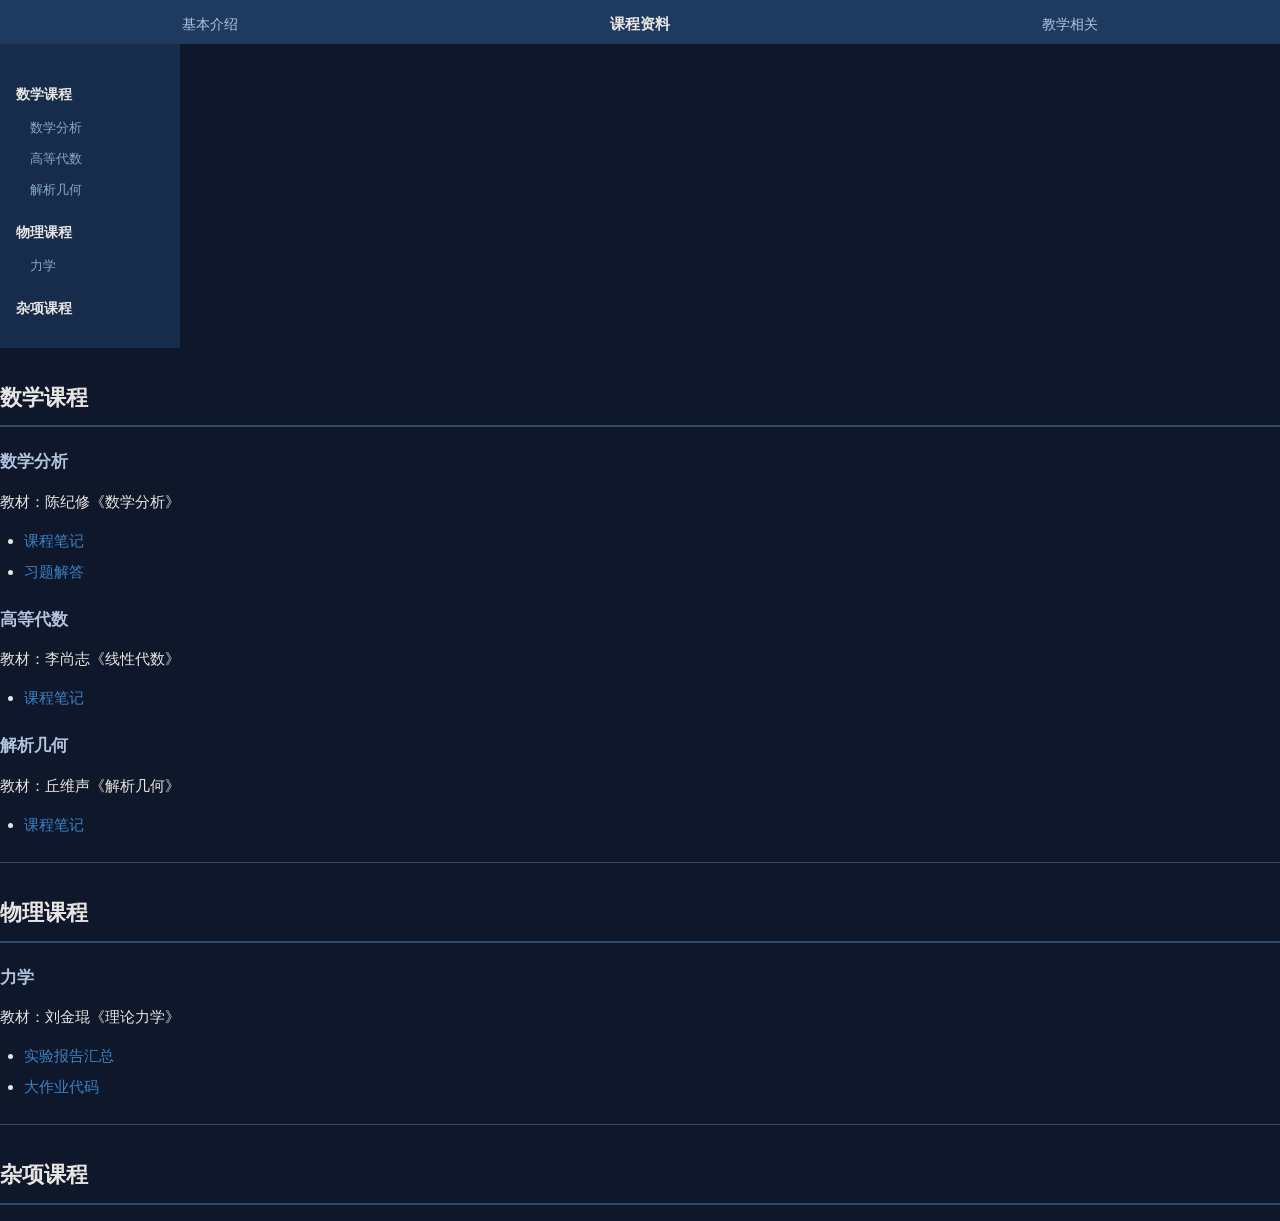
==== courses.html @ 04de9c1c "问题" ====
<!DOCTYPE html>
<html lang="zh-CN">
<head>
<meta charset="UTF-8">
<meta name="viewport" content="width=device-width, initial-scale=1.0">
<title>课程资料 - 张竞一</title>
<link rel="stylesheet" href="style.css">
</head>
<body>
<!-- 顶部导航栏（与主页结构相同） -->
<div id="choice">
<table>
<tr>
<td><a href="index.html">基本介绍</a></td>
<td><span>课程资料</span></td>
<td><a href="projects.html">教学相关</a></td>
</tr>
</table>
</div>
<!-- 左侧边栏目录 -->
<div id="menu">
<dl>
<dt><a href="#math">数学课程</a></dt>

<dd><a href="#analysis">数学分析</a></dd>
<dd><a href="#algebra">高等代数</a></dd>
<dd><a href="#geometry">解析几何</a></dd>


<dt><a href="#physics">物理课程</a></dt>

<dd><a href="#mech">力学</a></dd>

<dt><a href="#other">杂项课程</a></dt>


</dl>
</div>
<!-- 右侧主内容区 -->
<div id="mainpart">

<h2 id="math">数学课程</h2>


<h3 id="analysis">数学分析</h3>
<p>教材：陈纪修《数学分析》</p>
<ul>
<li><a href="#" class="static">课程笔记</a></li>
<li><a href="#" class="static">习题解答</a></li>
</ul>


<h3 id="algebra">高等代数</h3>
<p>教材：李尚志《线性代数》</p>
<ul>
<li><a href="#" class="static">课程笔记</a></li>
</ul>

<h3 id="geometry">解析几何</h3>
<p>教材：丘维声《解析几何》</p>
<ul>
<li><a href="#" class="static">课程笔记</a></li>
</ul>

<hr>
<h2 id="physics">物理课程</h2>

<h3 id="mech">力学</h3>
<p>教材：刘金琨《理论力学》</p>
<ul>
<li><a href="#" class="static">实验报告汇总</a></li>
<li><a href="#" class="static">大作业代码</a></li>
</ul>

<hr>
<h2 id="other">杂项课程</h2>


</div>
</body>
</html>
---- style.css ----
/* ========== 全局重置 ========== */
/* 去掉浏览器默认的边距和内边距 */
* {
margin: 0;
padding: 0;
box-sizing: border-box;
}
/* 设置页面背景色和默认文字样式 */
body {
background-color: #0f172a; /* 深色背景 */
color: #e8e6e3; /* 浅色文字 */
font-family: "Microsoft YaHei", "SimSun", sans-serif; /* 中文字体 */
font-size: 15px;
line-height: 1.8;
}
/* ========== 顶部导航栏 ========== */
#choice {
position: ffxed; /* 固定在顶部，滚动时不移动 */
top: 0;
left: 0;
width: 100%;
height: 44px;
background-color: #1e3a5f; /* 导航栏深蓝色 */
display: ffex;
align-items: center;
z-index: 100; /* 确保在最上层 */
}
#choice table {
width: 100%;
border-collapse: collapse;
}
#choice td {
text-align: center;
padding: 10px 20px;
}
#choice td span {
color: #e8e6e3;
font-weight: bold;
font-size: 15px;
}
#choice td a {
color: #b0c4de; /* 导航链接用浅蓝色 */
text-decoration: none;
font-size: 14px;
transition: color 0.3s; /* 鼠标悬停时颜色渐变 */}
#choice td a:hover {
color: #ffffff; /* 悬停变白色 */
}
/* ========== 左侧边栏目录 ========== */
#menu {
position: ffxed; /* 固定在左侧 */
top: 44px; /* 紧贴导航栏下方 */
left: 0;
width: 180px;
height: calc(100% - 44px); /* 占满剩余高度 */
background-color: #162c4a; /* 侧边栏比导航栏稍深 */
padding: 20px 0;
overflow-y: auto; /* 内容多时可以滚动 */
}
#menu dl {
margin: 0;
padding: 0 16px;
}
#menu dt {
margin-top: 16px;
margin-bottom: 6px;
}
#menu dt a {
color: #e8e6e3;
text-decoration: none;
font-weight: bold;
font-size: 14px;
}
#menu dd {
margin-bottom: 4px;
padding-left: 14px;
}
#menu dd a {
color: #8aa8c8; /* 二级链接用更浅的蓝色 */
text-decoration: none;
font-size: 13px;
transition: color 0.3s;
}
#menu dd a:hover {
color: #ffffff;
}
/* ========== 右侧主内容区 ========== */
.main-content {
margin-top: 44px; /* 留出导航栏高度 */
margin-left: 180px; /* 留出侧边栏宽度 */
padding: 30px 40px 60px 40px; /* 内边距 */
max-width: 800px; /* 限制最大宽度，阅读更舒适 */
}
/* 主内容区的标题样式 */
#mainpart h2 {
color: #e8e6e3;
font-size: 22px;
border-bottom: 2px solid #2d4a6f; /* 标题下方的分隔线 */
padding-bottom: 8px;
margin: 30px 0 16px 0;
}
#mainpart h3 {
color: #b0c4de;
font-size: 17px;
margin: 20px 0 10px 0;
}
#mainpart p {
margin-bottom: 12px;
line-height: 1.8;
}
/* 普通链接样式 */
#mainpart a {
color: #3b82c4; /* 蓝色强调色 */
text-decoration: none;
transition: color 0.3s;
}
#mainpart a:hover {
color: #60a5fa; /* 悬停变亮蓝色 */
text-decoration: underline;
}
/* 外部链接特殊样式（绿色） */
#mainpart a.out {
color: #4ade80;
}
#mainpart a.out:hover {
color: #86efac;
}
/* 内部链接样式 */
#mainpart a.static {
color: #3b82c4;
}
/* 分隔线 */#mainpart hr {
border: none;
border-top: 1px solid #2d4a6f;
margin: 24px 0;
}
/* 列表样式 */
#mainpart ul, #mainpart ol {
margin: 8px 0 12px 24px;
line-height: 1.8;
}
#mainpart li {
margin-bottom: 4px;
}
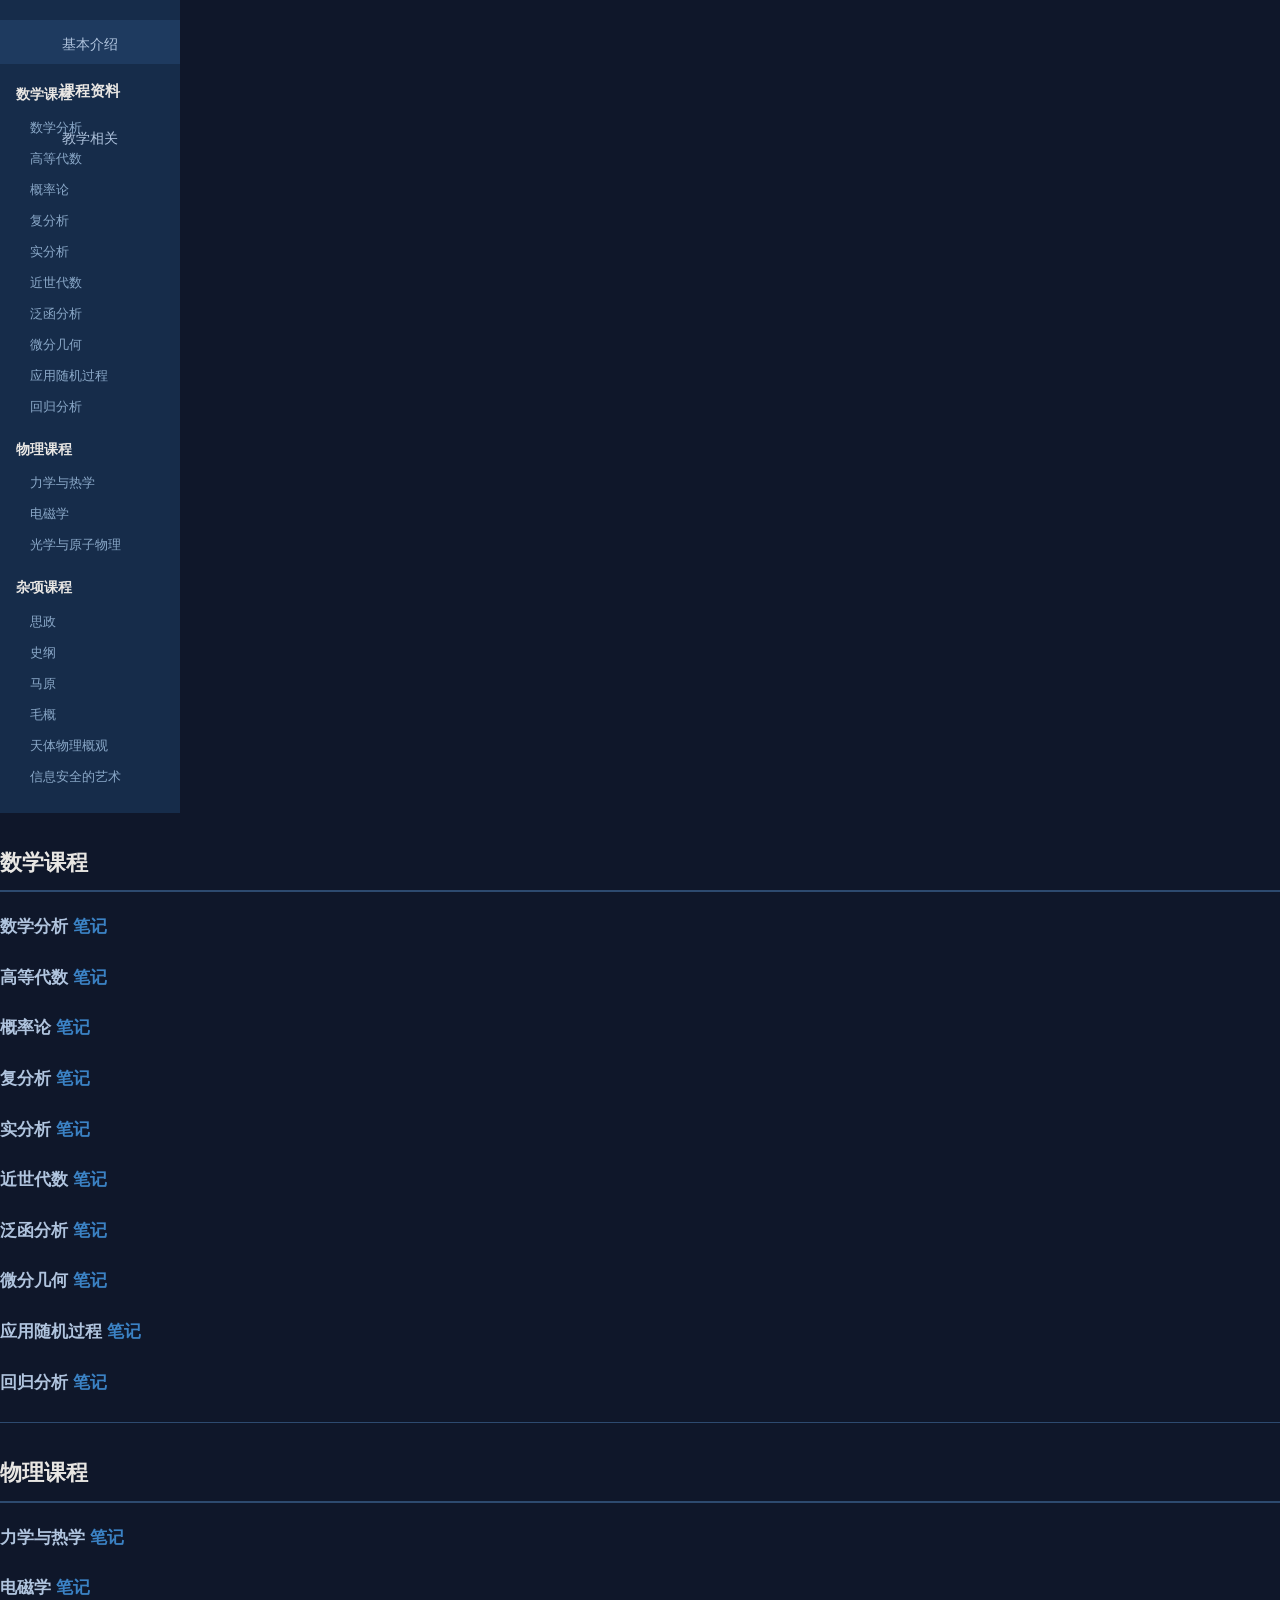
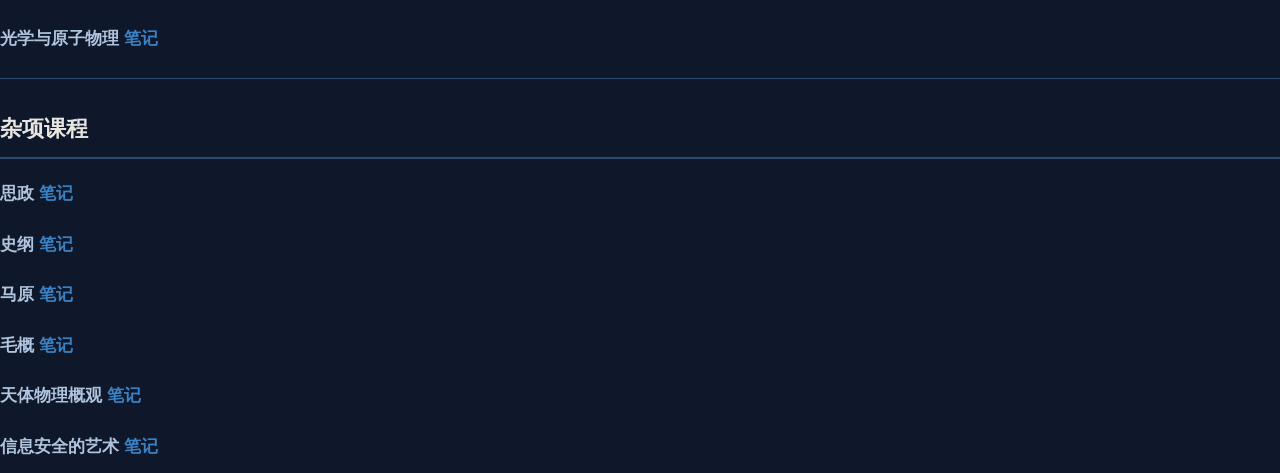
==== commit 51642a4d: "更新侧边栏" ====
--- a/courses.html
+++ b/courses.html
@@ -7,33 +7,42 @@
 <link rel="stylesheet" href="style.css">
 </head>
 <body>
-<!-- 顶部导航栏（与主页结构相同） -->
+<!-- 左侧栏：主导航 + 子目录 -->
+<div id="menu">
+<!-- 主导航（原顶部栏，现移至左侧顶部） -->
 <div id="choice">
 <table>
-<tr>
-<td><a href="index.html">基本介绍</a></td>
-<td><span>课程资料</span></td>
-<td><a href="projects.html">教学相关</a></td>
-</tr>
+<tr><td><a href="index.html">基本介绍</a></td></tr>
+<tr><td><span>课程资料</span></td></tr>
+<tr><td><a href="projects.html">教学相关</a></td></tr>
 </table>
 </div>
-<!-- 左侧边栏目录 -->
-<div id="menu">
+<!-- 子目录 -->
 <dl>
 <dt><a href="#math">数学课程</a></dt>
-
 <dd><a href="#analysis">数学分析</a></dd>
 <dd><a href="#algebra">高等代数</a></dd>
-<dd><a href="#geometry">解析几何</a></dd>
-
+<dd><a href="#probability">概率论</a></dd>
+<dd><a href="#complex">复分析</a></dd>
+<dd><a href="#real">实分析</a></dd>
+<dd><a href="#modern">近世代数</a></dd>
+<dd><a href="#functional">泛函分析</a></dd>
+<dd><a href="#diffgeo">微分几何</a></dd>
+<dd><a href="#stochastic">应用随机过程</a></dd>
+<dd><a href="#regression">回归分析</a></dd>
 
 <dt><a href="#physics">物理课程</a></dt>
-
-<dd><a href="#mech">力学</a></dd>
+<dd><a href="#mechheat">力学与热学</a></dd>
+<dd><a href="#em">电磁学</a></dd>
+<dd><a href="#optatom">光学与原子物理</a></dd>
 
 <dt><a href="#other">杂项课程</a></dt>
-
-
+<dd><a href="#sizheng">思政</a></dd>
+<dd><a href="#shigang">史纲</a></dd>
+<dd><a href="#mayuan">马原</a></dd>
+<dd><a href="#maogai">毛概</a></dd>
+<dd><a href="#astro">天体物理概观</a></dd>
+<dd><a href="#infosec">信息安全的艺术</a></dd>
 </dl>
 </div>
 <!-- 右侧主内容区 -->
@@ -41,41 +50,69 @@
 
 <h2 id="math">数学课程</h2>
 
+<!-- 数学分析：将下方 href="#" 替换为你的笔记 PDF 路径，例如 "notes/math_analysis.pdf" -->
+<h3 id="analysis">数学分析 <a href="#" class="note-link">笔记</a></h3>
 
-<h3 id="analysis">数学分析</h3>
-<p>教材：陈纪修《数学分析》</p>
-<ul>
-<li><a href="#" class="static">课程笔记</a></li>
-<li><a href="#" class="static">习题解答</a></li>
-</ul>
+<!-- 高等代数 -->
+<h3 id="algebra">高等代数 <a href="#" class="note-link">笔记</a></h3>
 
+<!-- 概率论 -->
+<h3 id="probability">概率论 <a href="#" class="note-link">笔记</a></h3>
 
-<h3 id="algebra">高等代数</h3>
-<p>教材：李尚志《线性代数》</p>
-<ul>
-<li><a href="#" class="static">课程笔记</a></li>
-</ul>
+<!-- 复分析 -->
+<h3 id="complex">复分析 <a href="#" class="note-link">笔记</a></h3>
 
-<h3 id="geometry">解析几何</h3>
-<p>教材：丘维声《解析几何》</p>
-<ul>
-<li><a href="#" class="static">课程笔记</a></li>
-</ul>
+<!-- 实分析 -->
+<h3 id="real">实分析 <a href="#" class="note-link">笔记</a></h3>
+
+<!-- 近世代数 -->
+<h3 id="modern">近世代数 <a href="#" class="note-link">笔记</a></h3>
+
+<!-- 泛函分析 -->
+<h3 id="functional">泛函分析 <a href="#" class="note-link">笔记</a></h3>
+
+<!-- 微分几何 -->
+<h3 id="diffgeo">微分几何 <a href="#" class="note-link">笔记</a></h3>
+
+<!-- 应用随机过程 -->
+<h3 id="stochastic">应用随机过程 <a href="#" class="note-link">笔记</a></h3>
+
+<!-- 回归分析 -->
+<h3 id="regression">回归分析 <a href="#" class="note-link">笔记</a></h3>
 
 <hr>
 <h2 id="physics">物理课程</h2>
 
-<h3 id="mech">力学</h3>
-<p>教材：刘金琨《理论力学》</p>
-<ul>
-<li><a href="#" class="static">实验报告汇总</a></li>
-<li><a href="#" class="static">大作业代码</a></li>
-</ul>
+<!-- 力学与热学 -->
+<h3 id="mechheat">力学与热学 <a href="#" class="note-link">笔记</a></h3>
+
+<!-- 电磁学 -->
+<h3 id="em">电磁学 <a href="#" class="note-link">笔记</a></h3>
+
+<!-- 光学与原子物理 -->
+<h3 id="optatom">光学与原子物理 <a href="#" class="note-link">笔记</a></h3>
 
 <hr>
 <h2 id="other">杂项课程</h2>
 
+<!-- 思政 -->
+<h3 id="sizheng">思政 <a href="#" class="note-link">笔记</a></h3>
+
+<!-- 史纲 -->
+<h3 id="shigang">史纲 <a href="#" class="note-link">笔记</a></h3>
+
+<!-- 马原 -->
+<h3 id="mayuan">马原 <a href="#" class="note-link">笔记</a></h3>
+
+<!-- 毛概 -->
+<h3 id="maogai">毛概 <a href="#" class="note-link">笔记</a></h3>
+
+<!-- 天体物理概观 -->
+<h3 id="astro">天体物理概观 <a href="#" class="note-link">笔记</a></h3>
+
+<!-- 信息安全的艺术 -->
+<h3 id="infosec">信息安全的艺术 <a href="#" class="note-link">笔记</a></h3>
 
 </div>
 </body>
-</html>+</html>
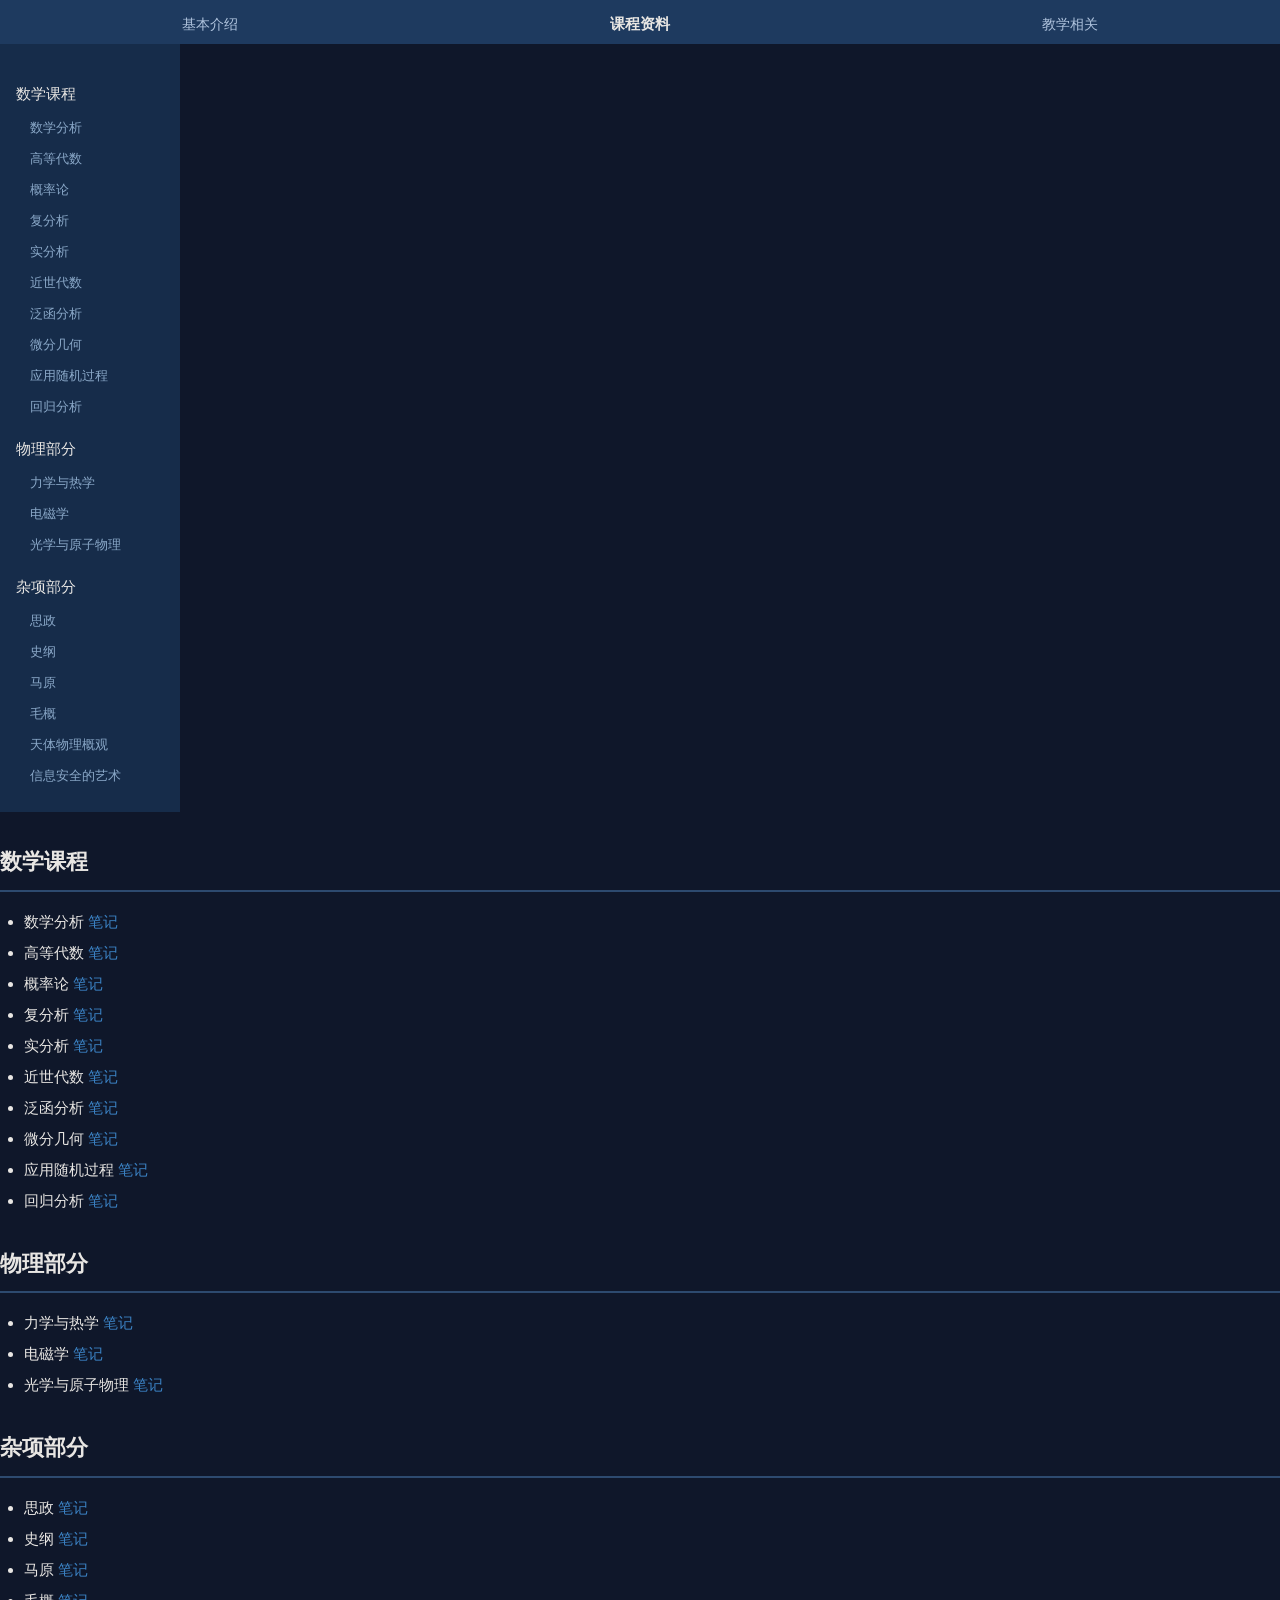
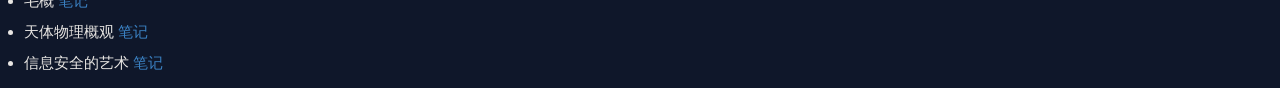
==== commit fdb7bbd6: "更新" ====
--- a/courses.html
+++ b/courses.html
@@ -1,118 +1,79 @@
 <!DOCTYPE html>
 <html lang="zh-CN">
 <head>
-<meta charset="UTF-8">
-<meta name="viewport" content="width=device-width, initial-scale=1.0">
-<title>课程资料 - 张竞一</title>
-<link rel="stylesheet" href="style.css">
+  <meta charset="UTF-8">
+  <meta name="viewport" content="width=device-width, initial-scale=1.0">
+  <title>课程资料 - 张竞一</title>
+  <link rel="stylesheet" href="style.css">
 </head>
 <body>
-<!-- 左侧栏：主导航 + 子目录 -->
-<div id="menu">
-<!-- 主导航（原顶部栏，现移至左侧顶部） -->
-<div id="choice">
-<table>
-<tr><td><a href="index.html">基本介绍</a></td></tr>
-<tr><td><span>课程资料</span></td></tr>
-<tr><td><a href="projects.html">教学相关</a></td></tr>
-</table>
-</div>
-<!-- 子目录 -->
-<dl>
-<dt><a href="#math">数学课程</a></dt>
-<dd><a href="#analysis">数学分析</a></dd>
-<dd><a href="#algebra">高等代数</a></dd>
-<dd><a href="#probability">概率论</a></dd>
-<dd><a href="#complex">复分析</a></dd>
-<dd><a href="#real">实分析</a></dd>
-<dd><a href="#modern">近世代数</a></dd>
-<dd><a href="#functional">泛函分析</a></dd>
-<dd><a href="#diffgeo">微分几何</a></dd>
-<dd><a href="#stochastic">应用随机过程</a></dd>
-<dd><a href="#regression">回归分析</a></dd>
-
-<dt><a href="#physics">物理课程</a></dt>
-<dd><a href="#mechheat">力学与热学</a></dd>
-<dd><a href="#em">电磁学</a></dd>
-<dd><a href="#optatom">光学与原子物理</a></dd>
-
-<dt><a href="#other">杂项课程</a></dt>
-<dd><a href="#sizheng">思政</a></dd>
-<dd><a href="#shigang">史纲</a></dd>
-<dd><a href="#mayuan">马原</a></dd>
-<dd><a href="#maogai">毛概</a></dd>
-<dd><a href="#astro">天体物理概观</a></dd>
-<dd><a href="#infosec">信息安全的艺术</a></dd>
-</dl>
-</div>
-<!-- 右侧主内容区 -->
-<div id="mainpart">
-
-<h2 id="math">数学课程</h2>
-
-<!-- 数学分析：将下方 href="#" 替换为你的笔记 PDF 路径，例如 "notes/math_analysis.pdf" -->
-<h3 id="analysis">数学分析 <a href="#" class="note-link">笔记</a></h3>
-
-<!-- 高等代数 -->
-<h3 id="algebra">高等代数 <a href="#" class="note-link">笔记</a></h3>
-
-<!-- 概率论 -->
-<h3 id="probability">概率论 <a href="#" class="note-link">笔记</a></h3>
-
-<!-- 复分析 -->
-<h3 id="complex">复分析 <a href="#" class="note-link">笔记</a></h3>
-
-<!-- 实分析 -->
-<h3 id="real">实分析 <a href="#" class="note-link">笔记</a></h3>
-
-<!-- 近世代数 -->
-<h3 id="modern">近世代数 <a href="#" class="note-link">笔记</a></h3>
-
-<!-- 泛函分析 -->
-<h3 id="functional">泛函分析 <a href="#" class="note-link">笔记</a></h3>
-
-<!-- 微分几何 -->
-<h3 id="diffgeo">微分几何 <a href="#" class="note-link">笔记</a></h3>
-
-<!-- 应用随机过程 -->
-<h3 id="stochastic">应用随机过程 <a href="#" class="note-link">笔记</a></h3>
-
-<!-- 回归分析 -->
-<h3 id="regression">回归分析 <a href="#" class="note-link">笔记</a></h3>
-
-<hr>
-<h2 id="physics">物理课程</h2>
-
-<!-- 力学与热学 -->
-<h3 id="mechheat">力学与热学 <a href="#" class="note-link">笔记</a></h3>
-
-<!-- 电磁学 -->
-<h3 id="em">电磁学 <a href="#" class="note-link">笔记</a></h3>
-
-<!-- 光学与原子物理 -->
-<h3 id="optatom">光学与原子物理 <a href="#" class="note-link">笔记</a></h3>
-
-<hr>
-<h2 id="other">杂项课程</h2>
-
-<!-- 思政 -->
-<h3 id="sizheng">思政 <a href="#" class="note-link">笔记</a></h3>
-
-<!-- 史纲 -->
-<h3 id="shigang">史纲 <a href="#" class="note-link">笔记</a></h3>
-
-<!-- 马原 -->
-<h3 id="mayuan">马原 <a href="#" class="note-link">笔记</a></h3>
-
-<!-- 毛概 -->
-<h3 id="maogai">毛概 <a href="#" class="note-link">笔记</a></h3>
-
-<!-- 天体物理概观 -->
-<h3 id="astro">天体物理概观 <a href="#" class="note-link">笔记</a></h3>
-
-<!-- 信息安全的艺术 -->
-<h3 id="infosec">信息安全的艺术 <a href="#" class="note-link">笔记</a></h3>
-
-</div>
+  <!-- 顶部导航栏 -->
+  <div id="choice">
+    <table>
+      <tr>
+        <td><a href="index.html">基本介绍</a></td>
+        <td><span>课程资料</span></td>
+        <td><a href="projects.html">教学相关</a></td>
+      </tr>
+    </table>
+  </div>
+  <!-- 左侧导航栏 -->
+  <div id="menu">
+    <dl>
+      <dt>数学课程</dt>
+      <dd><a href="#analysis">数学分析</a></dd>
+      <dd><a href="#algebra">高等代数</a></dd>
+      <dd><a href="#probability">概率论</a></dd>
+      <dd><a href="#complex">复分析</a></dd>
+      <dd><a href="#realanalysis">实分析</a></dd>
+      <dd><a href="#algebra_modern">近世代数</a></dd>
+      <dd><a href="#functional">泛函分析</a></dd>
+      <dd><a href="#geometry">微分几何</a></dd>
+      <dd><a href="#randomprocess">应用随机过程</a></dd>
+      <dd><a href="#regression">回归分析</a></dd>
+      <dt>物理部分</dt>
+      <dd><a href="#mechanics">力学与热学</a></dd>
+      <dd><a href="#electromagnetism">电磁学</a></dd>
+      <dd><a href="#optics">光学与原子物理</a></dd>
+      <dt>杂项部分</dt>
+      <dd><a href="#ideology">思政</a></dd>
+      <dd><a href="#history">史纲</a></dd>
+      <dd><a href="#marxism">马原</a></dd>
+      <dd><a href="#maoism">毛概</a></dd>
+      <dd><a href="#astrophysics">天体物理概观</a></dd>
+      <dd><a href="#infosec">信息安全的艺术</a></dd>
+    </dl>
+  </div>
+  <!-- 右侧主内容区 -->
+  <div id="mainpart">
+    <h2 id="math">数学课程</h2>
+    <ul>
+      <li id="analysis">数学分析 <a href="#" class="static">笔记</a></li>
+      <li id="algebra">高等代数 <a href="#" class="static">笔记</a></li>
+      <li id="probability">概率论 <a href="#" class="static">笔记</a></li>
+      <li id="complex">复分析 <a href="#" class="static">笔记</a></li>
+      <li id="realanalysis">实分析 <a href="#" class="static">笔记</a></li>
+      <li id="algebra_modern">近世代数 <a href="#" class="static">笔记</a></li>
+      <li id="functional">泛函分析 <a href="#" class="static">笔记</a></li>
+      <li id="geometry">微分几何 <a href="#" class="static">笔记</a></li>
+      <li id="randomprocess">应用随机过程 <a href="#" class="static">笔记</a></li>
+      <li id="regression">回归分析 <a href="#" class="static">笔记</a></li>
+    </ul>
+    <h2 id="physics">物理部分</h2>
+    <ul>
+      <li id="mechanics">力学与热学 <a href="#" class="static">笔记</a></li>
+      <li id="electromagnetism">电磁学 <a href="#" class="static">笔记</a></li>
+      <li id="optics">光学与原子物理 <a href="#" class="static">笔记</a></li>
+    </ul>
+    <h2 id="misc">杂项部分</h2>
+    <ul>
+      <li id="ideology">思政 <a href="#" class="static">笔记</a></li>
+      <li id="history">史纲 <a href="#" class="static">笔记</a></li>
+      <li id="marxism">马原 <a href="#" class="static">笔记</a></li>
+      <li id="maoism">毛概 <a href="#" class="static">笔记</a></li>
+      <li id="astrophysics">天体物理概观 <a href="#" class="static">笔记</a></li>
+      <li id="infosec">信息安全的艺术 <a href="#" class="static">笔记</a></li>
+    </ul>
+  </div>
 </body>
 </html>
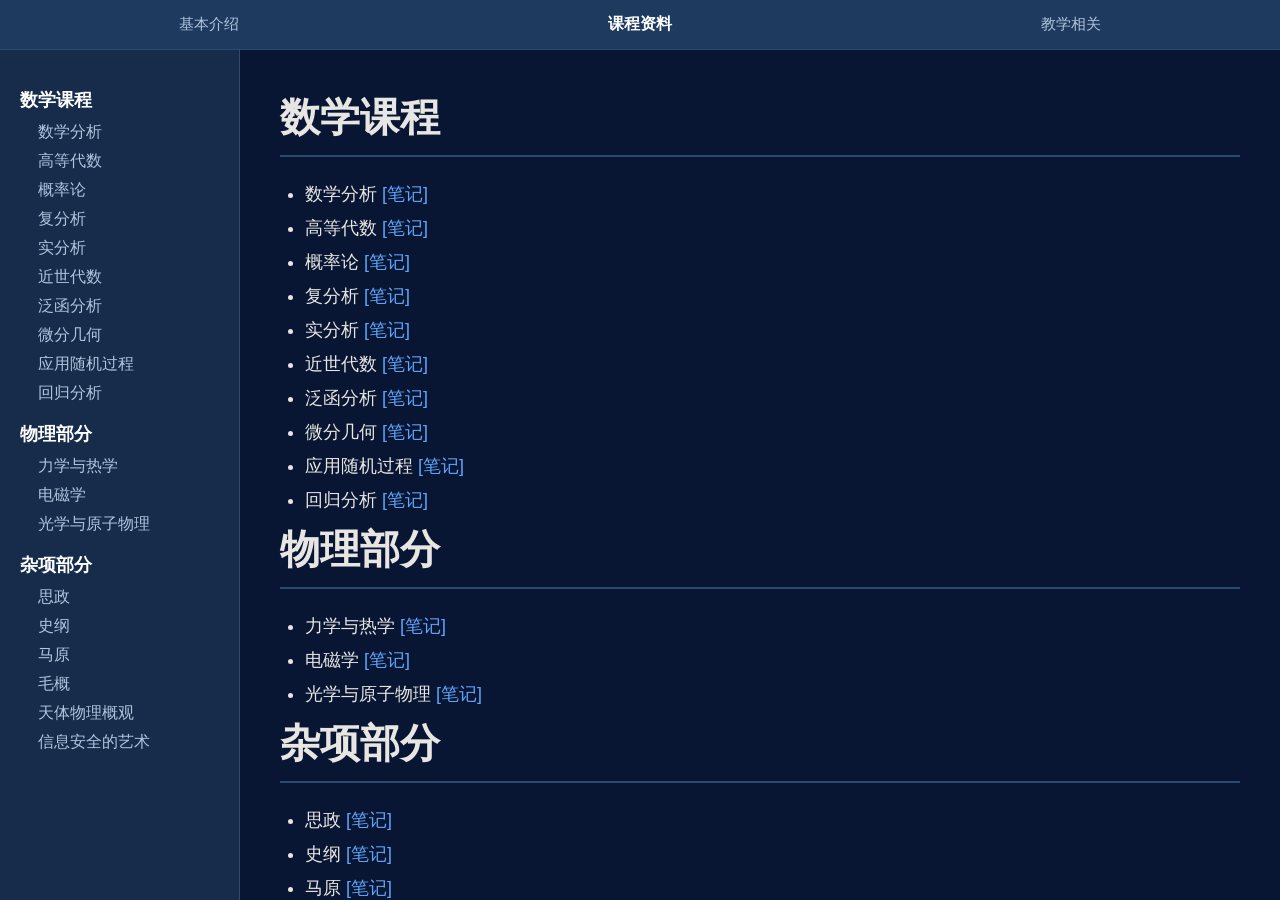
==== commit 0ec2d5d4: "更新css文件" ====
--- a/courses.html
+++ b/courses.html
@@ -46,34 +46,111 @@
   </div>
   <!-- 右侧主内容区 -->
   <div id="mainpart">
-    <h2 id="math">数学课程</h2>
-    <ul>
-      <li id="analysis">数学分析 <a href="#" class="static">笔记</a></li>
-      <li id="algebra">高等代数 <a href="#" class="static">笔记</a></li>
-      <li id="probability">概率论 <a href="#" class="static">笔记</a></li>
-      <li id="complex">复分析 <a href="#" class="static">笔记</a></li>
-      <li id="realanalysis">实分析 <a href="#" class="static">笔记</a></li>
-      <li id="algebra_modern">近世代数 <a href="#" class="static">笔记</a></li>
-      <li id="functional">泛函分析 <a href="#" class="static">笔记</a></li>
-      <li id="geometry">微分几何 <a href="#" class="static">笔记</a></li>
-      <li id="randomprocess">应用随机过程 <a href="#" class="static">笔记</a></li>
-      <li id="regression">回归分析 <a href="#" class="static">笔记</a></li>
-    </ul>
-    <h2 id="physics">物理部分</h2>
-    <ul>
-      <li id="mechanics">力学与热学 <a href="#" class="static">笔记</a></li>
-      <li id="electromagnetism">电磁学 <a href="#" class="static">笔记</a></li>
-      <li id="optics">光学与原子物理 <a href="#" class="static">笔记</a></li>
-    </ul>
-    <h2 id="misc">杂项部分</h2>
-    <ul>
-      <li id="ideology">思政 <a href="#" class="static">笔记</a></li>
-      <li id="history">史纲 <a href="#" class="static">笔记</a></li>
-      <li id="marxism">马原 <a href="#" class="static">笔记</a></li>
-      <li id="maoism">毛概 <a href="#" class="static">笔记</a></li>
-      <li id="astrophysics">天体物理概观 <a href="#" class="static">笔记</a></li>
-      <li id="infosec">信息安全的艺术 <a href="#" class="static">笔记</a></li>
-    </ul>
-  </div>
+
+<h2 id="math">数学课程</h2>
+<ul>
+    <li id="analysis">
+        数学分析
+        <a href="notes/数学分析.pdf" target="_blank" class="static">[笔记]</a>
+    </li>
+
+    <li id="algebra">
+        高等代数
+        <a href="notes/高等代数.pdf" target="_blank" class="static">[笔记]</a>
+    </li>
+
+    <li id="probability">
+        概率论
+        <a href="notes/概率论.pdf" target="_blank" class="static">[笔记]</a>
+    </li>
+
+    <li id="complex">
+        复分析
+        <a href="notes/复分析.pdf" target="_blank" class="static">[笔记]</a>
+    </li>
+
+    <li id="realanalysis">
+        实分析
+        <a href="notes/实分析.pdf" target="_blank" class="static">[笔记]</a>
+    </li>
+
+    <li id="algebra_modern">
+        近世代数
+        <a href="notes/近世代数.pdf" target="_blank" class="static">[笔记]</a>
+    </li>
+
+    <li id="functional">
+        泛函分析
+        <a href="notes/泛函分析.pdf" target="_blank" class="static">[笔记]</a>
+    </li>
+
+    <li id="geometry">
+        微分几何
+        <a href="notes/微分几何.pdf" target="_blank" class="static">[笔记]</a>
+    </li>
+
+    <li id="randomprocess">
+        应用随机过程
+        <a href="notes/应用随机过程.pdf" target="_blank" class="static">[笔记]</a>
+    </li>
+
+    <li id="regression">
+        回归分析
+        <a href="notes/回归分析.pdf" target="_blank" class="static">[笔记]</a>
+    </li>
+</ul>
+
+<h2 id="physics">物理部分</h2>
+<ul>
+    <li id="mechanics">
+        力学与热学
+        <a href="notes/力学与热学.pdf" target="_blank" class="static">[笔记]</a>
+    </li>
+
+    <li id="electromagnetism">
+        电磁学
+        <a href="notes/电磁学.pdf" target="_blank" class="static">[笔记]</a>
+    </li>
+
+    <li id="optics">
+        光学与原子物理
+        <a href="notes/光学与原子物理.pdf" target="_blank" class="static">[笔记]</a>
+    </li>
+</ul>
+
+<h2 id="misc">杂项部分</h2>
+<ul>
+    <li id="ideology">
+        思政
+        <a href="notes/思政.pdf" target="_blank" class="static">[笔记]</a>
+    </li>
+
+    <li id="history">
+        史纲
+        <a href="notes/史纲.pdf" target="_blank" class="static">[笔记]</a>
+    </li>
+
+    <li id="marxism">
+        马原
+        <a href="notes/马原.pdf" target="_blank" class="static">[笔记]</a>
+    </li>
+
+    <li id="maoism">
+        毛概
+        <a href="notes/毛概.pdf" target="_blank" class="static">[笔记]</a>
+    </li>
+
+    <li id="astrophysics">
+        天体物理概观
+        <a href="notes/天体物理概观.pdf" target="_blank" class="static">[笔记]</a>
+    </li>
+
+    <li id="infosec">
+        信息安全的艺术
+        <a href="notes/信息安全的艺术.pdf" target="_blank" class="static">[笔记]</a>
+    </li>
+</ul>
+
+</div>
 </body>
 </html>
--- a/style.css
+++ b/style.css
@@ -1,144 +1,228 @@
-/* ========== 全局重置 ========== */
-/* 去掉浏览器默认的边距和内边距 */
-* {
-margin: 0;
-padding: 0;
-box-sizing: border-box;
-}
-/* 设置页面背景色和默认文字样式 */
-body {
-background-color: #0f172a; /* 深色背景 */
-color: #e8e6e3; /* 浅色文字 */
-font-family: "Microsoft YaHei", "SimSun", sans-serif; /* 中文字体 */
-font-size: 15px;
-line-height: 1.8;
-}
-/* ========== 顶部导航栏 ========== */
-#choice {
-position: ffxed; /* 固定在顶部，滚动时不移动 */
-top: 0;
-left: 0;
-width: 100%;
-height: 44px;
-background-color: #1e3a5f; /* 导航栏深蓝色 */
-display: ffex;
-align-items: center;
-z-index: 100; /* 确保在最上层 */
-}
-#choice table {
-width: 100%;
-border-collapse: collapse;
-}
-#choice td {
-text-align: center;
-padding: 10px 20px;
-}
-#choice td span {
-color: #e8e6e3;
-font-weight: bold;
-font-size: 15px;
-}
-#choice td a {
-color: #b0c4de; /* 导航链接用浅蓝色 */
-text-decoration: none;
-font-size: 14px;
-transition: color 0.3s; /* 鼠标悬停时颜色渐变 */}
-#choice td a:hover {
-color: #ffffff; /* 悬停变白色 */
-}
-/* ========== 左侧边栏目录 ========== */
-#menu {
-position: ffxed; /* 固定在左侧 */
-top: 44px; /* 紧贴导航栏下方 */
-left: 0;
-width: 180px;
-height: calc(100% - 44px); /* 占满剩余高度 */
-background-color: #162c4a; /* 侧边栏比导航栏稍深 */
-padding: 20px 0;
-overflow-y: auto; /* 内容多时可以滚动 */
-}
-#menu dl {
-margin: 0;
-padding: 0 16px;
-}
-#menu dt {
-margin-top: 16px;
-margin-bottom: 6px;
-}
-#menu dt a {
-color: #e8e6e3;
-text-decoration: none;
-font-weight: bold;
-font-size: 14px;
-}
-#menu dd {
-margin-bottom: 4px;
-padding-left: 14px;
-}
-#menu dd a {
-color: #8aa8c8; /* 二级链接用更浅的蓝色 */
-text-decoration: none;
-font-size: 13px;
-transition: color 0.3s;
-}
-#menu dd a:hover {
-color: #ffffff;
-}
-/* ========== 右侧主内容区 ========== */
-.main-content {
-margin-top: 44px; /* 留出导航栏高度 */
-margin-left: 180px; /* 留出侧边栏宽度 */
-padding: 30px 40px 60px 40px; /* 内边距 */
-max-width: 800px; /* 限制最大宽度，阅读更舒适 */
-}
-/* 主内容区的标题样式 */
-#mainpart h2 {
-color: #e8e6e3;
-font-size: 22px;
-border-bottom: 2px solid #2d4a6f; /* 标题下方的分隔线 */
-padding-bottom: 8px;
-margin: 30px 0 16px 0;
-}
-#mainpart h3 {
-color: #b0c4de;
-font-size: 17px;
-margin: 20px 0 10px 0;
-}
-#mainpart p {
-margin-bottom: 12px;
-line-height: 1.8;
-}
-/* 普通链接样式 */
-#mainpart a {
-color: #3b82c4; /* 蓝色强调色 */
-text-decoration: none;
-transition: color 0.3s;
-}
-#mainpart a:hover {
-color: #60a5fa; /* 悬停变亮蓝色 */
-text-decoration: underline;
-}
-/* 外部链接特殊样式（绿色） */
-#mainpart a.out {
-color: #4ade80;
-}
-#mainpart a.out:hover {
-color: #86efac;
-}
-/* 内部链接样式 */
-#mainpart a.static {
-color: #3b82c4;
-}
-/* 分隔线 */#mainpart hr {
-border: none;
-border-top: 1px solid #2d4a6f;
-margin: 24px 0;
-}
-/* 列表样式 */
-#mainpart ul, #mainpart ol {
-margin: 8px 0 12px 24px;
-line-height: 1.8;
-}
-#mainpart li {
-margin-bottom: 4px;
+/* ===========================
+   全局设置
+=========================== */
+
+*{
+    margin:0;
+    padding:0;
+    box-sizing:border-box;
+}
+
+html,
+body{
+    width:100%;
+    height:100%;
+    overflow:hidden;
+    background:#0f172a;
+    color:#e8e6e3;
+    font-family:"Microsoft YaHei","SimSun",sans-serif;
+}
+
+/* ===========================
+   顶部导航栏
+=========================== */
+
+#choice{
+    position:fixed;
+    top:0;
+    left:0;
+
+    width:100%;
+    height:50px;
+
+    background:#1e3a5f;
+
+    z-index:1000;
+
+    border-bottom:1px solid #2d4a6f;
+}
+
+#choice table{
+    width:100%;
+    height:100%;
+    border-collapse:collapse;
+}
+
+#choice td{
+    text-align:center;
+    vertical-align:middle;
+}
+
+#choice span{
+    color:white;
+    font-size:16px;
+    font-weight:bold;
+}
+
+#choice a{
+    color:#b0c4de;
+    text-decoration:none;
+    font-size:15px;
+    transition:0.3s;
+}
+
+#choice a:hover{
+    color:white;
+}
+
+/* ===========================
+   左侧菜单
+=========================== */
+
+#menu{
+    position:fixed;
+
+    top:50px;
+    left:0;
+
+    width:240px;
+    height:calc(100vh - 50px);
+
+    background:#162c4a;
+
+    overflow-y:auto;
+
+    border-right:1px solid #2d4a6f;
+
+    padding:20px;
+}
+
+/* 滚动条 */
+
+#menu::-webkit-scrollbar{
+    width:6px;
+}
+
+#menu::-webkit-scrollbar-thumb{
+    background:#3b82c4;
+    border-radius:4px;
+}
+
+#menu dl{
+    margin:0;
+}
+
+#menu dt{
+    margin-top:18px;
+    margin-bottom:10px;
+
+    color:white;
+    font-weight:bold;
+    font-size:18px;
+}
+
+#menu dd{
+    margin-left:18px;
+    margin-bottom:8px;
+}
+
+#menu a{
+    color:#b0c4de;
+    text-decoration:none;
+    transition:0.3s;
+}
+
+#menu a:hover{
+    color:white;
+}
+
+/* ===========================
+   右侧内容区
+=========================== */
+
+#mainpart{
+    position:fixed;
+
+    top:50px;
+    left:240px;
+
+    width:calc(100vw - 240px);
+    height:calc(100vh - 50px);
+
+    overflow-y:auto;
+
+    padding:40px;
+
+    background:#081633;
+}
+
+/* 内容区滚动条 */
+
+#mainpart::-webkit-scrollbar{
+    width:8px;
+}
+
+#mainpart::-webkit-scrollbar-thumb{
+    background:#3b82c4;
+    border-radius:4px;
+}
+
+/* ===========================
+   标题
+=========================== */
+
+#mainpart h2{
+    font-size:40px;
+
+    margin-bottom:25px;
+
+    border-bottom:2px solid #2d4a6f;
+
+    padding-bottom:10px;
+}
+
+#mainpart h3{
+    font-size:24px;
+
+    color:#b0c4de;
+
+    margin-top:30px;
+    margin-bottom:15px;
+}
+
+/* ===========================
+   正文
+=========================== */
+
+#mainpart p{
+    line-height:2;
+    font-size:18px;
+    margin-bottom:20px;
+}
+
+#mainpart ul{
+    margin-left:25px;
+    margin-top:10px;
+}
+
+#mainpart li{
+    margin-bottom:10px;
+    font-size:18px;
+}
+
+/* ===========================
+   链接
+=========================== */
+
+#mainpart a{
+    color:#60a5fa;
+    text-decoration:none;
+}
+
+#mainpart a:hover{
+    text-decoration:underline;
+}
+
+.static{
+    color:#60a5fa;
+}
+
+/* ===========================
+   分隔线
+=========================== */
+
+#mainpart hr{
+    border:none;
+    border-top:1px solid #2d4a6f;
+    margin:30px 0;
 }
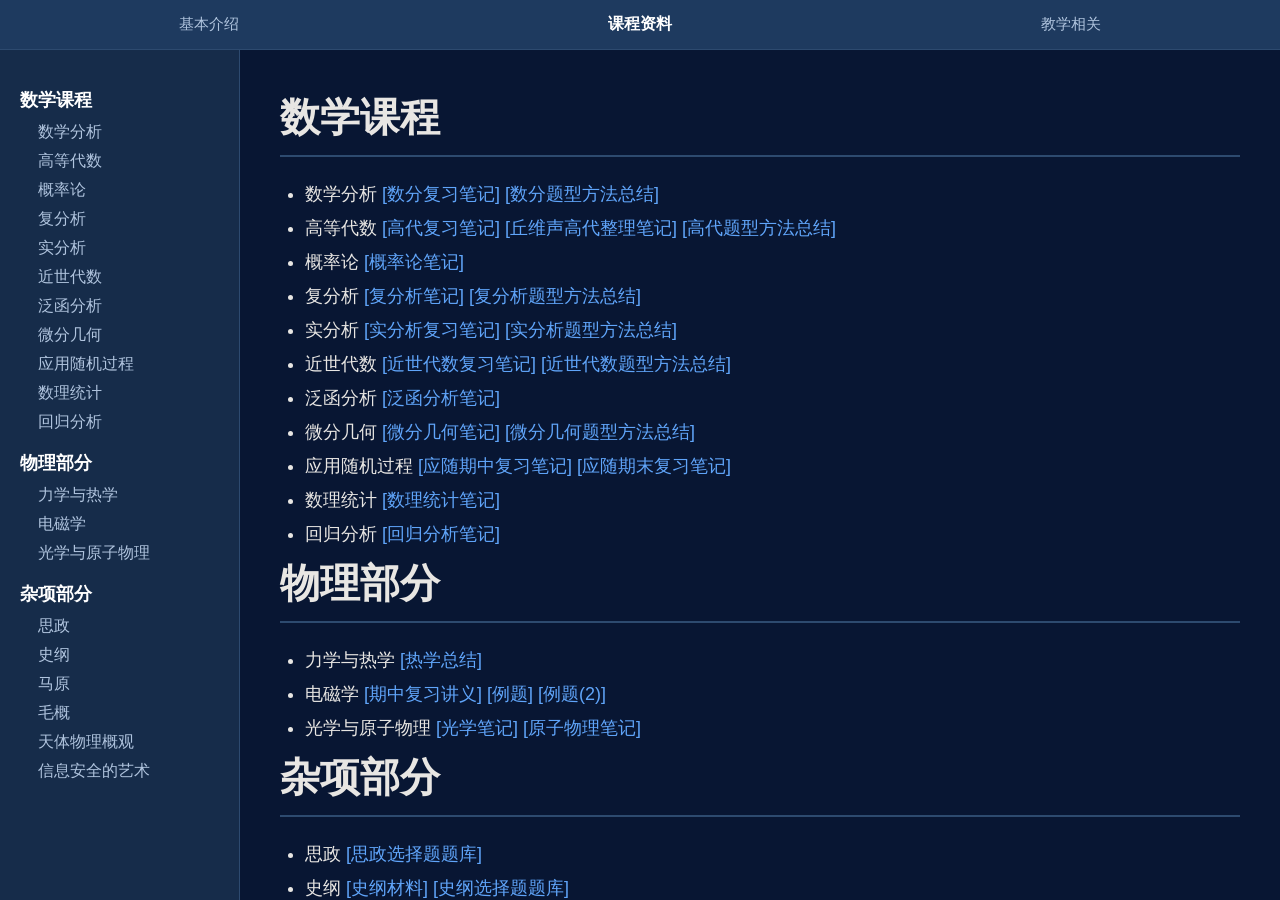
==== commit 6de4c594: "更新" ====
--- a/courses.html
+++ b/courses.html
@@ -30,6 +30,7 @@
       <dd><a href="#functional">泛函分析</a></dd>
       <dd><a href="#geometry">微分几何</a></dd>
       <dd><a href="#randomprocess">应用随机过程</a></dd>
+      <dd><a href="#shulitongji">数理统计</a></dd>
       <dd><a href="#regression">回归分析</a></dd>
       <dt>物理部分</dt>
       <dd><a href="#mechanics">力学与热学</a></dd>
@@ -51,52 +52,65 @@
 <ul>
     <li id="analysis">
         数学分析
-        <a href="notes/数学分析.pdf" target="_blank" class="static">[笔记]</a>
+        <a href="notes/数分复习（教材）.pdf" target="_blank" class="static">[数分复习笔记]</a>
+        <a href="notes/数分题型方法总结.pdf" target="_blank" class="static">[数分题型方法总结]</a>
     </li>
 
     <li id="algebra">
         高等代数
-        <a href="notes/高等代数.pdf" target="_blank" class="static">[笔记]</a>
+        <a href="notes/线代复习（教材）.pdf" target="_blank" class="static">[高代复习笔记]</a>
+        <a href="notes/线代复习（丘）.pdf" target="_blank" class="static">[丘维声高代整理笔记]</a>
+        <a href="notes/线代题型方法总结.pdf" target="_blank" class="static">[高代题型方法总结]</a>
     </li>
 
     <li id="probability">
         概率论
-        <a href="notes/概率论.pdf" target="_blank" class="static">[笔记]</a>
+        <a href="notes/概率论笔记与例题.pdf" target="_blank" class="static">[概率论笔记]</a>
     </li>
 
     <li id="complex">
         复分析
-        <a href="notes/复分析.pdf" target="_blank" class="static">[笔记]</a>
+        <a href="notes/复分析笔记与例题.pdf" target="_blank" class="static">[复分析笔记]</a>
+        <a href="notes/复分析题型方法总结.pdf" target="_blank" class="static">[复分析题型方法总结]</a>
     </li>
 
     <li id="realanalysis">
         实分析
-        <a href="notes/实分析.pdf" target="_blank" class="static">[笔记]</a>
+        <a href="notes/实分析复习（教材）.pdf" target="_blank" class="static">[实分析复习笔记]</a>
+        <a href="notes/实分析题型方法总结.pdf" target="_blank" class="static">[实分析题型方法总结]</a>
     </li>
 
     <li id="algebra_modern">
         近世代数
-        <a href="notes/近世代数.pdf" target="_blank" class="static">[笔记]</a>
+        <a href="notes/近世代数复习（教材）.pdf" target="_blank" class="static">[近世代数复习笔记]</a>
+        <a href="notes/近世代数题型方法总结.pdf" target="_blank" class="static">[近世代数题型方法总结]</a>
     </li>
 
     <li id="functional">
         泛函分析
-        <a href="notes/泛函分析.pdf" target="_blank" class="static">[笔记]</a>
+        <a href="notes/泛函分析笔记.pdf" target="_blank" class="static">[泛函分析笔记]</a>
     </li>
 
     <li id="geometry">
         微分几何
-        <a href="notes/微分几何.pdf" target="_blank" class="static">[笔记]</a>
+        <a href="notes/微分几何笔记.pdf" target="_blank" class="static">[微分几何笔记]</a>
+        <a href="notes/微分几何题型方法总结.pdf" target="_blank" class="static">[微分几何题型方法总结]</a>
     </li>
 
     <li id="randomprocess">
         应用随机过程
-        <a href="notes/应用随机过程.pdf" target="_blank" class="static">[笔记]</a>
+        <a href="notes/期中复习笔记.pdf" target="_blank" class="static">[应随期中复习笔记]</a>
+        <a href="notes/期末复习笔记.pdf" target="_blank" class="static">[应随期末复习笔记]</a>
+    </li>
+
+    <li id="shulitongji">
+        数理统计
+        <a href="notes/数理统计笔记.pdf" target="_blank" class="static">[数理统计笔记]</a>
     </li>
 
     <li id="regression">
         回归分析
-        <a href="notes/回归分析.pdf" target="_blank" class="static">[笔记]</a>
+        <a href="notes/回归分析笔记.pdf" target="_blank" class="static">[回归分析笔记]</a>
     </li>
 </ul>
 
@@ -104,17 +118,20 @@
 <ul>
     <li id="mechanics">
         力学与热学
-        <a href="notes/力学与热学.pdf" target="_blank" class="static">[笔记]</a>
+        <a href="notes/热学小总结.pdf" target="_blank" class="static">[热学总结]</a>
     </li>
 
     <li id="electromagnetism">
         电磁学
-        <a href="notes/电磁学.pdf" target="_blank" class="static">[笔记]</a>
+        <a href="notes/期中复习课讲义.pdf" target="_blank" class="static">[期中复习讲义]</a>
+        <a href="notes/例题.pdf" target="_blank" class="static">[例题]</a>
+        <a href="notes/例题(2).pdf" target="_blank" class="static">[例题(2)]</a>
     </li>
 
     <li id="optics">
         光学与原子物理
-        <a href="notes/光学与原子物理.pdf" target="_blank" class="static">[笔记]</a>
+        <a href="notes/光学笔记.pdf" target="_blank" class="static">[光学笔记]</a>
+        <a href="notes/原子物理笔记.pdf" target="_blank" class="static">[原子物理笔记]</a>
     </li>
 </ul>
 
@@ -122,33 +139,36 @@
 <ul>
     <li id="ideology">
         思政
-        <a href="notes/思政.pdf" target="_blank" class="static">[笔记]</a>
+        <a href="notes/思政题库（含答案）.pdf" target="_blank" class="static">[思政选择题题库]</a>
     </li>
 
     <li id="history">
         史纲
-        <a href="notes/史纲.pdf" target="_blank" class="static">[笔记]</a>
+        <a href="notes/中国近现代史纲要.pdf" target="_blank" class="static">[史纲材料]</a>
+        <a href="notes/近现代史题库.pdf" target="_blank" class="static">[史纲选择题题库]</a>
     </li>
 
     <li id="marxism">
         马原
-        <a href="notes/马原.pdf" target="_blank" class="static">[笔记]</a>
+        <a href="notes/马原.pdf" target="_blank" class="static">[马原材料]</a>
     </li>
 
     <li id="maoism">
         毛概
-        <a href="notes/毛概.pdf" target="_blank" class="static">[笔记]</a>
+        <a href="notes/毛概.pdf" target="_blank" class="static">[毛概材料]</a>
     </li>
 
     <li id="astrophysics">
         天体物理概观
-        <a href="notes/天体物理概观.pdf" target="_blank" class="static">[笔记]</a>
+        <a href="notes/天体物理概观整理.pdf" target="_blank" class="static">[天体物理概观整理]</a>
     </li>
 
     <li id="infosec">
         信息安全的艺术
-        <a href="notes/信息安全的艺术.pdf" target="_blank" class="static">[笔记]</a>
-    </li>
+        <a href="notes/实验1.pdf" target="_blank" class="static">[实验1]</a>
+        <a href="notes/实验2.pdf" target="_blank" class="static">[实验2]</a>
+        <a href="notes/实验3.pdf" target="_blank" class="static">[实验3]</a>
+        <a href="notes/实验4.pdf" target="_blank" class="static">[实验4]</a>
 </ul>
 
 </div>
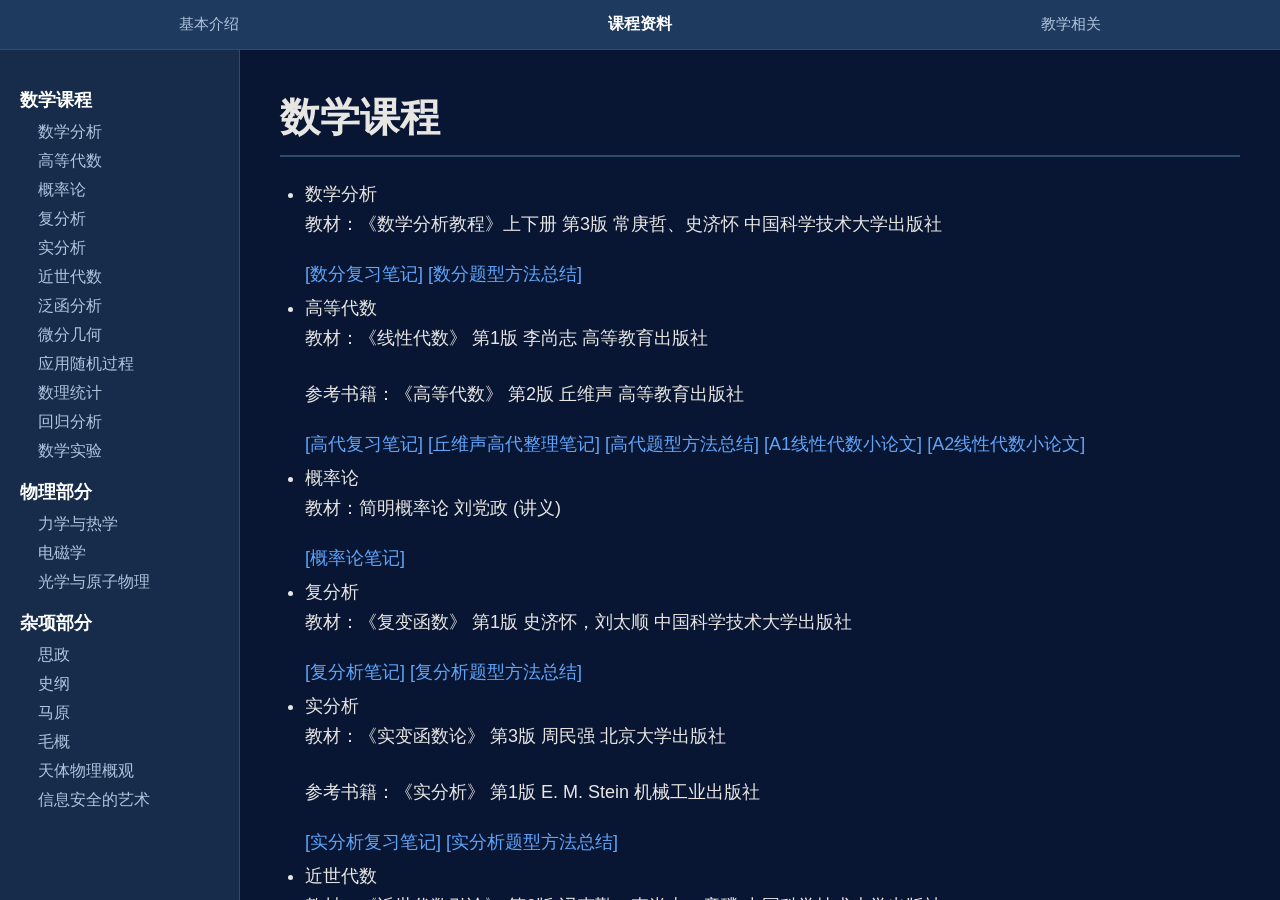
==== commit 17ebcdcc: "更新" ====
--- a/courses.html
+++ b/courses.html
@@ -32,6 +32,7 @@
       <dd><a href="#randomprocess">应用随机过程</a></dd>
       <dd><a href="#shulitongji">数理统计</a></dd>
       <dd><a href="#regression">回归分析</a></dd>
+      <dd><a href="#exmath">数学实验</a></dd>
       <dt>物理部分</dt>
       <dd><a href="#mechanics">力学与热学</a></dd>
       <dd><a href="#electromagnetism">电磁学</a></dd>
@@ -52,66 +53,91 @@
 <ul>
     <li id="analysis">
         数学分析
+        <p>教材：《数学分析教程》上下册 第3版 常庚哲、史济怀 中国科学技术大学出版社</p>
         <a href="notes/数分复习（教材）.pdf" target="_blank" class="static">[数分复习笔记]</a>
         <a href="notes/数分题型方法总结.pdf" target="_blank" class="static">[数分题型方法总结]</a>
     </li>
 
     <li id="algebra">
         高等代数
+        <p>教材：《线性代数》 第1版 李尚志 高等教育出版社</p>
+        <p>参考书籍：《高等代数》 第2版 丘维声 高等教育出版社</p>
         <a href="notes/线代复习（教材）.pdf" target="_blank" class="static">[高代复习笔记]</a>
         <a href="notes/线代复习（丘）.pdf" target="_blank" class="static">[丘维声高代整理笔记]</a>
         <a href="notes/线代题型方法总结.pdf" target="_blank" class="static">[高代题型方法总结]</a>
+        <a href="notes/线性代数小论文.pdf" target="_blank" class="static">[A1线性代数小论文]</a>
+        <a href="notes/A2线性代数小论文.pdf" target="_blank" class="static">[A2线性代数小论文]</a>
     </li>
 
     <li id="probability">
         概率论
+        <p>教材：简明概率论 刘党政  (讲义)</p>
         <a href="notes/概率论笔记与例题.pdf" target="_blank" class="static">[概率论笔记]</a>
     </li>
 
     <li id="complex">
         复分析
+        <p>教材：《复变函数》 第1版 史济怀，刘太顺 中国科学技术大学出版社</p>
         <a href="notes/复分析笔记与例题.pdf" target="_blank" class="static">[复分析笔记]</a>
         <a href="notes/复分析题型方法总结.pdf" target="_blank" class="static">[复分析题型方法总结]</a>
     </li>
 
     <li id="realanalysis">
         实分析
+        <p>教材：《实变函数论》 第3版 周民强 北京大学出版社</p>
+        <p>参考书籍：《实分析》 第1版 E. M. Stein 机械工业出版社</p>
         <a href="notes/实分析复习（教材）.pdf" target="_blank" class="static">[实分析复习笔记]</a>
         <a href="notes/实分析题型方法总结.pdf" target="_blank" class="static">[实分析题型方法总结]</a>
     </li>
 
     <li id="algebra_modern">
         近世代数
+        <p>教材：《近世代数引论》 第6版 冯克勤，李尚志，章璞 中国科学技术大学出版社</p>
         <a href="notes/近世代数复习（教材）.pdf" target="_blank" class="static">[近世代数复习笔记]</a>
         <a href="notes/近世代数题型方法总结.pdf" target="_blank" class="static">[近世代数题型方法总结]</a>
     </li>
 
     <li id="functional">
         泛函分析
+        <p>教材：《泛函分析讲义》 第2版 张恭庆，林源渠 北京大学出版社</p>
         <a href="notes/泛函分析笔记.pdf" target="_blank" class="static">[泛函分析笔记]</a>
     </li>
 
     <li id="geometry">
         微分几何
+        <p>教材：《微分几何》 第2版 彭家贵 陈卿 高等教育出版社</p>
         <a href="notes/微分几何笔记.pdf" target="_blank" class="static">[微分几何笔记]</a>
         <a href="notes/微分几何题型方法总结.pdf" target="_blank" class="static">[微分几何题型方法总结]</a>
     </li>
 
     <li id="randomprocess">
         应用随机过程
+        <p>教材：《Probability and random processes》 第4版 Grimmett, Geoffrey R.; Stirzaker, David R. Oxford University Press, Oxford</p>
         <a href="notes/期中复习笔记.pdf" target="_blank" class="static">[应随期中复习笔记]</a>
         <a href="notes/期末复习笔记.pdf" target="_blank" class="static">[应随期末复习笔记]</a>
     </li>
 
     <li id="shulitongji">
         数理统计
+        <p>教材：《数理统计》 第3版 韦来生 张伟平 科学出版社</p>
         <a href="notes/数理统计笔记.pdf" target="_blank" class="static">[数理统计笔记]</a>
     </li>
 
     <li id="regression">
         回归分析
+        <p>教材：《线性统计模型:线性回归与方差分析》 第1版 王松桂，陈敏，陈立萍 高等教育出版社</p>
         <a href="notes/回归分析笔记.pdf" target="_blank" class="static">[回归分析笔记]</a>
     </li>
+
+    <li id="exmath">
+        数学实验
+        <a href="notes/实验一.pdf" target="_blank" class="static">[第一次实验]</a>
+        <a href="notes/实验二.pdf" target="_blank" class="static">[第二次实验]</a>
+        <a href="notes/实验三.pdf" target="_blank" class="static">[第三次实验]</a>
+        <a href="notes/实验四.pdf" target="_blank" class="static">[第四次实验]</a>
+        <a href="notes/实验五.pdf" target="_blank" class="static">[第五次实验]</a>
+    </li>
+
 </ul>
 
 <h2 id="physics">物理部分</h2>
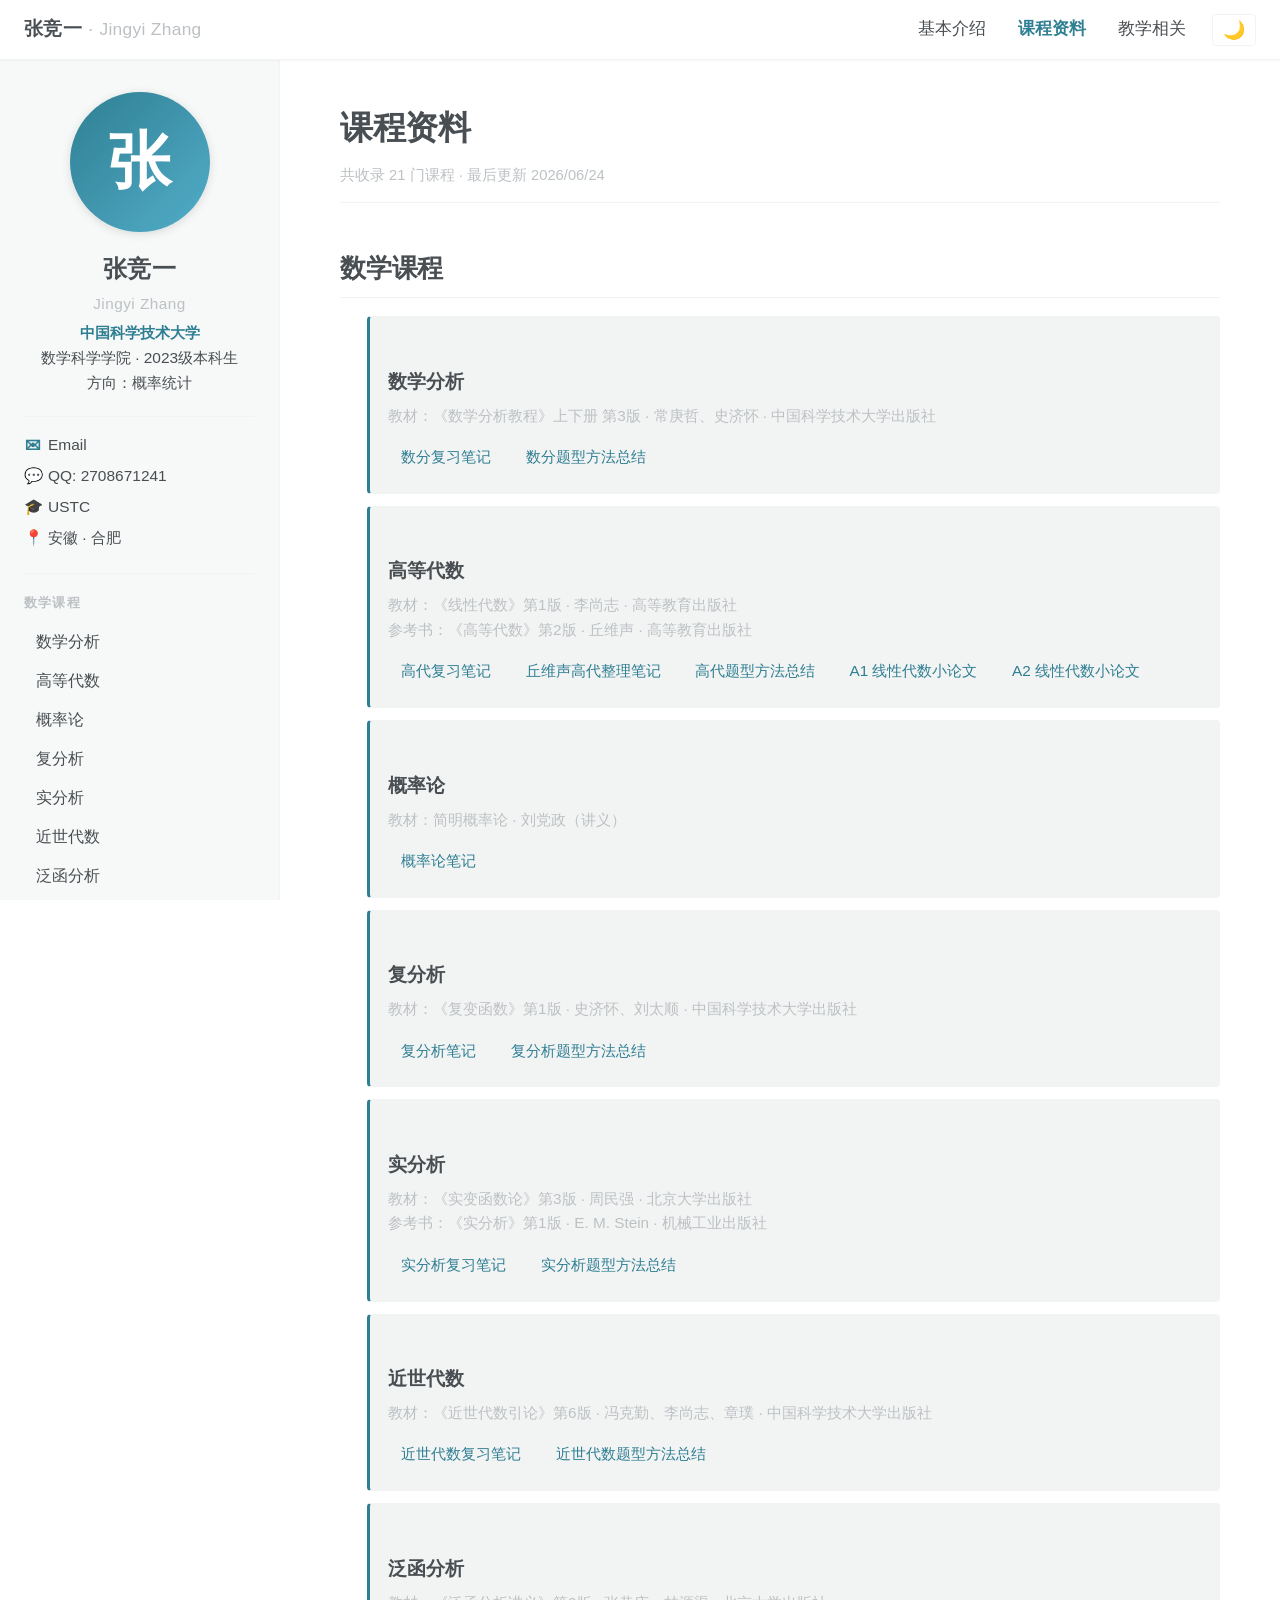
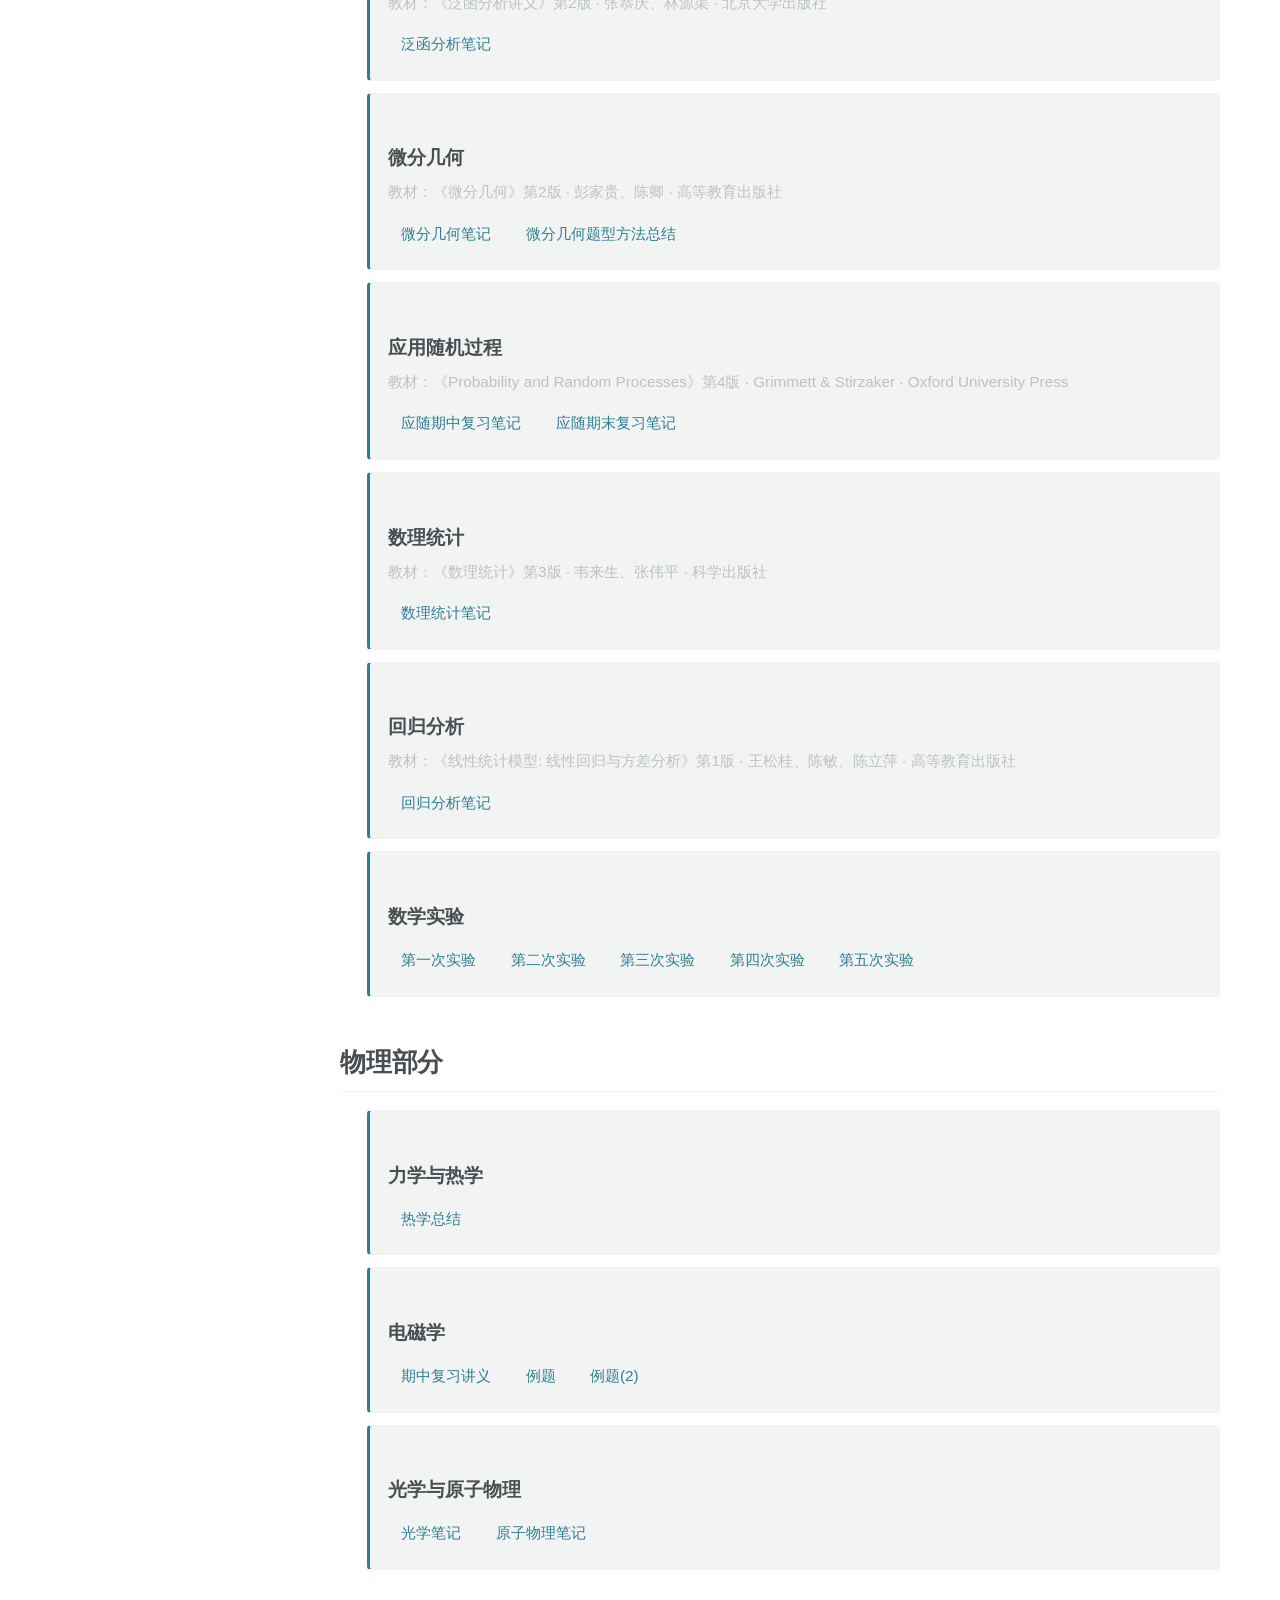
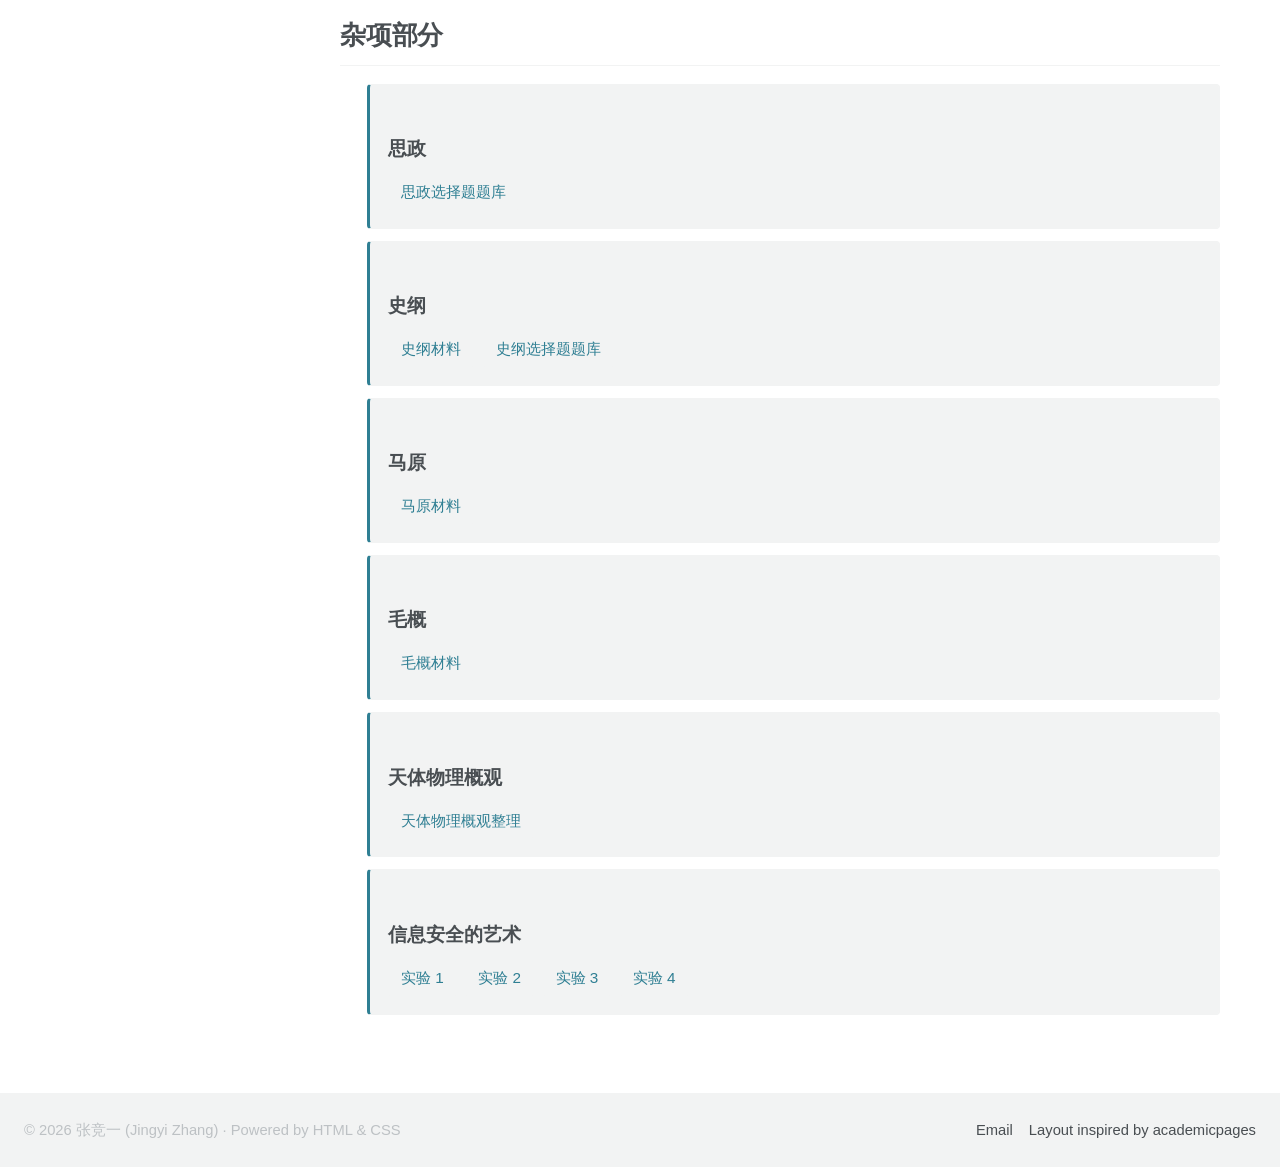
==== commit 3bba406e: "js" ====
--- a/courses.html
+++ b/courses.html
@@ -1,202 +1,329 @@
 <!DOCTYPE html>
-<html lang="zh-CN">
+<html lang="zh-CN" data-theme="light">
 <head>
   <meta charset="UTF-8">
   <meta name="viewport" content="width=device-width, initial-scale=1.0">
-  <title>课程资料 - 张竞一</title>
+  <title>课程资料 · 张竞一</title>
+  <meta name="description" content="张竞一本科期间整理的数学、物理、杂项课程笔记与题型总结">
   <link rel="stylesheet" href="style.css">
+  <script>
+    (function() {
+      try {
+        var t = localStorage.getItem('theme');
+        if (t === 'dark' || t === 'light') {
+          document.documentElement.setAttribute('data-theme', t);
+        }
+      } catch (e) {}
+    })();
+  </script>
 </head>
 <body>
-  <!-- 顶部导航栏 -->
-  <div id="choice">
-    <table>
-      <tr>
-        <td><a href="index.html">基本介绍</a></td>
-        <td><span>课程资料</span></td>
-        <td><a href="projects.html">教学相关</a></td>
-      </tr>
-    </table>
+
+<!-- =============== 顶部 Masthead =============== -->
+<header class="masthead">
+  <div class="masthead__inner-wrap">
+    <a href="index.html" class="site-name">
+      张竞一<span class="sep">·</span><span class="en">Jingyi Zhang</span>
+    </a>
+    <button class="menu-toggle" aria-label="菜单" onclick="toggleTopNav()">☰</button>
+    <nav class="masthead__menu" id="topNav">
+      <span class="masthead__menu-item"><a href="index.html">基本介绍</a></span>
+      <span class="masthead__menu-item active"><a href="courses.html">课程资料</a></span>
+      <span class="masthead__menu-item"><a href="projects.html">教学相关</a></span>
+      <button class="theme-toggle" onclick="toggleTheme()" aria-label="切换主题" title="切换浅色/暗色">🌙</button>
+    </nav>
   </div>
-  <!-- 左侧导航栏 -->
-  <div id="menu">
-    <dl>
-      <dt>数学课程</dt>
-      <dd><a href="#analysis">数学分析</a></dd>
-      <dd><a href="#algebra">高等代数</a></dd>
-      <dd><a href="#probability">概率论</a></dd>
-      <dd><a href="#complex">复分析</a></dd>
-      <dd><a href="#realanalysis">实分析</a></dd>
-      <dd><a href="#algebra_modern">近世代数</a></dd>
-      <dd><a href="#functional">泛函分析</a></dd>
-      <dd><a href="#geometry">微分几何</a></dd>
-      <dd><a href="#randomprocess">应用随机过程</a></dd>
-      <dd><a href="#shulitongji">数理统计</a></dd>
-      <dd><a href="#regression">回归分析</a></dd>
-      <dd><a href="#exmath">数学实验</a></dd>
-      <dt>物理部分</dt>
-      <dd><a href="#mechanics">力学与热学</a></dd>
-      <dd><a href="#electromagnetism">电磁学</a></dd>
-      <dd><a href="#optics">光学与原子物理</a></dd>
-      <dt>杂项部分</dt>
-      <dd><a href="#ideology">思政</a></dd>
-      <dd><a href="#history">史纲</a></dd>
-      <dd><a href="#marxism">马原</a></dd>
-      <dd><a href="#maoism">毛概</a></dd>
-      <dd><a href="#astrophysics">天体物理概观</a></dd>
-      <dd><a href="#infosec">信息安全的艺术</a></dd>
-    </dl>
+</header>
+
+<!-- =============== 页面主体 =============== -->
+<div class="page">
+
+  <!-- 左侧作者栏 -->
+  <aside class="sidebar">
+    <div class="author__avatar">张</div>
+    <div class="author__name">
+      张竞一
+      <span class="en">Jingyi Zhang</span>
+    </div>
+    <div class="author__bio">
+      <strong>中国科学技术大学</strong><br>
+      数学科学学院 · 2023级本科生<br>
+      方向：概率统计
+    </div>
+
+    <div class="author__urls-wrapper">
+      <ul class="author__urls">
+        <li><span class="icon">✉</span><a href="mailto:zhangjingyi@mail.ustc.edu.cn">Email</a></li>
+        <li><span class="icon">💬</span>QQ: 2708671241</li>
+        <li><span class="icon">🎓</span><a href="https://www.ustc.edu.cn" target="_blank" rel="noopener">USTC</a></li>
+        <li><span class="icon">📍</span>安徽 · 合肥</li>
+      </ul>
+    </div>
+
+    <div class="sidebar__nav">
+      <div class="sidebar__nav-group">
+        <div class="sidebar__nav-title">数学课程</div>
+        <ul>
+          <li><a href="#analysis">数学分析</a></li>
+          <li><a href="#algebra">高等代数</a></li>
+          <li><a href="#probability">概率论</a></li>
+          <li><a href="#complex">复分析</a></li>
+          <li><a href="#realanalysis">实分析</a></li>
+          <li><a href="#algebra_modern">近世代数</a></li>
+          <li><a href="#functional">泛函分析</a></li>
+          <li><a href="#geometry">微分几何</a></li>
+          <li><a href="#randomprocess">应用随机过程</a></li>
+          <li><a href="#shulitongji">数理统计</a></li>
+          <li><a href="#regression">回归分析</a></li>
+          <li><a href="#exmath">数学实验</a></li>
+        </ul>
+      </div>
+      <div class="sidebar__nav-group">
+        <div class="sidebar__nav-title">物理部分</div>
+        <ul>
+          <li><a href="#mechanics">力学与热学</a></li>
+          <li><a href="#electromagnetism">电磁学</a></li>
+          <li><a href="#optics">光学与原子物理</a></li>
+        </ul>
+      </div>
+      <div class="sidebar__nav-group">
+        <div class="sidebar__nav-title">杂项部分</div>
+        <ul>
+          <li><a href="#ideology">思政</a></li>
+          <li><a href="#history">史纲</a></li>
+          <li><a href="#marxism">马原</a></li>
+          <li><a href="#maoism">毛概</a></li>
+          <li><a href="#astrophysics">天体物理概观</a></li>
+          <li><a href="#infosec">信息安全的艺术</a></li>
+        </ul>
+      </div>
+    </div>
+  </aside>
+
+  <!-- 右侧主内容 -->
+  <main class="main">
+    <div class="page__inner-wrap">
+      <h1 class="page__title">课程资料</h1>
+      <div class="page__meta">共收录 21 门课程 · 最后更新 2026/06/24</div>
+
+      <!-- ============== 数学课程 ============== -->
+      <h2 id="math" class="section-anchor">数学课程</h2>
+
+      <ul class="course-list">
+        <li id="analysis">
+          <h3>数学分析</h3>
+          <p class="meta">教材：《数学分析教程》上下册 第3版 · 常庚哲、史济怀 · 中国科学技术大学出版社</p>
+          <div class="resources">
+            <a href="notes/数分复习（教材）.pdf" target="_blank" class="resource-link">数分复习笔记</a>
+            <a href="notes/数分题型方法总结.pdf" target="_blank" class="resource-link">数分题型方法总结</a>
+          </div>
+        </li>
+
+        <li id="algebra">
+          <h3>高等代数</h3>
+          <p class="meta">
+            教材：《线性代数》第1版 · 李尚志 · 高等教育出版社<br>
+            参考书：《高等代数》第2版 · 丘维声 · 高等教育出版社
+          </p>
+          <div class="resources">
+            <a href="notes/线代复习（教材）.pdf" target="_blank" class="resource-link">高代复习笔记</a>
+            <a href="notes/线代复习（丘）.pdf" target="_blank" class="resource-link">丘维声高代整理笔记</a>
+            <a href="notes/线代题型方法总结.pdf" target="_blank" class="resource-link">高代题型方法总结</a>
+            <a href="notes/线性代数小论文.pdf" target="_blank" class="resource-link">A1 线性代数小论文</a>
+            <a href="notes/A2线性代数小论文.pdf" target="_blank" class="resource-link">A2 线性代数小论文</a>
+          </div>
+        </li>
+
+        <li id="probability">
+          <h3>概率论</h3>
+          <p class="meta">教材：简明概率论 · 刘党政（讲义）</p>
+          <div class="resources">
+            <a href="notes/概率论笔记与例题.pdf" target="_blank" class="resource-link">概率论笔记</a>
+          </div>
+        </li>
+
+        <li id="complex">
+          <h3>复分析</h3>
+          <p class="meta">教材：《复变函数》第1版 · 史济怀、刘太顺 · 中国科学技术大学出版社</p>
+          <div class="resources">
+            <a href="notes/复分析笔记与例题.pdf" target="_blank" class="resource-link">复分析笔记</a>
+            <a href="notes/复分析题型方法总结.pdf" target="_blank" class="resource-link">复分析题型方法总结</a>
+          </div>
+        </li>
+
+        <li id="realanalysis">
+          <h3>实分析</h3>
+          <p class="meta">
+            教材：《实变函数论》第3版 · 周民强 · 北京大学出版社<br>
+            参考书：《实分析》第1版 · E. M. Stein · 机械工业出版社
+          </p>
+          <div class="resources">
+            <a href="notes/实分析复习（教材）.pdf" target="_blank" class="resource-link">实分析复习笔记</a>
+            <a href="notes/实分析题型方法总结.pdf" target="_blank" class="resource-link">实分析题型方法总结</a>
+          </div>
+        </li>
+
+        <li id="algebra_modern">
+          <h3>近世代数</h3>
+          <p class="meta">教材：《近世代数引论》第6版 · 冯克勤、李尚志、章璞 · 中国科学技术大学出版社</p>
+          <div class="resources">
+            <a href="notes/近世代数复习（教材）.pdf" target="_blank" class="resource-link">近世代数复习笔记</a>
+            <a href="notes/近世代数题型方法总结.pdf" target="_blank" class="resource-link">近世代数题型方法总结</a>
+          </div>
+        </li>
+
+        <li id="functional">
+          <h3>泛函分析</h3>
+          <p class="meta">教材：《泛函分析讲义》第2版 · 张恭庆、林源渠 · 北京大学出版社</p>
+          <div class="resources">
+            <a href="notes/泛函分析笔记.pdf" target="_blank" class="resource-link">泛函分析笔记</a>
+          </div>
+        </li>
+
+        <li id="geometry">
+          <h3>微分几何</h3>
+          <p class="meta">教材：《微分几何》第2版 · 彭家贵、陈卿 · 高等教育出版社</p>
+          <div class="resources">
+            <a href="notes/微分几何笔记.pdf" target="_blank" class="resource-link">微分几何笔记</a>
+            <a href="notes/微分几何题型方法总结.pdf" target="_blank" class="resource-link">微分几何题型方法总结</a>
+          </div>
+        </li>
+
+        <li id="randomprocess">
+          <h3>应用随机过程</h3>
+          <p class="meta">教材：《Probability and Random Processes》第4版 · Grimmett &amp; Stirzaker · Oxford University Press</p>
+          <div class="resources">
+            <a href="notes/期中复习笔记.pdf" target="_blank" class="resource-link">应随期中复习笔记</a>
+            <a href="notes/期末复习笔记.pdf" target="_blank" class="resource-link">应随期末复习笔记</a>
+          </div>
+        </li>
+
+        <li id="shulitongji">
+          <h3>数理统计</h3>
+          <p class="meta">教材：《数理统计》第3版 · 韦来生、张伟平 · 科学出版社</p>
+          <div class="resources">
+            <a href="notes/数理统计笔记.pdf" target="_blank" class="resource-link">数理统计笔记</a>
+          </div>
+        </li>
+
+        <li id="regression">
+          <h3>回归分析</h3>
+          <p class="meta">教材：《线性统计模型: 线性回归与方差分析》第1版 · 王松桂、陈敏、陈立萍 · 高等教育出版社</p>
+          <div class="resources">
+            <a href="notes/回归分析笔记.pdf" target="_blank" class="resource-link">回归分析笔记</a>
+          </div>
+        </li>
+
+        <li id="exmath">
+          <h3>数学实验</h3>
+          <div class="resources">
+            <a href="notes/实验一.pdf" target="_blank" class="resource-link">第一次实验</a>
+            <a href="notes/实验二.pdf" target="_blank" class="resource-link">第二次实验</a>
+            <a href="notes/实验三.pdf" target="_blank" class="resource-link">第三次实验</a>
+            <a href="notes/实验四.pdf" target="_blank" class="resource-link">第四次实验</a>
+            <a href="notes/实验五.pdf" target="_blank" class="resource-link">第五次实验</a>
+          </div>
+        </li>
+      </ul>
+
+      <!-- ============== 物理课程 ============== -->
+      <h2 id="physics" class="section-anchor">物理部分</h2>
+
+      <ul class="course-list">
+        <li id="mechanics">
+          <h3>力学与热学</h3>
+          <div class="resources">
+            <a href="notes/热学小总结.pdf" target="_blank" class="resource-link">热学总结</a>
+          </div>
+        </li>
+
+        <li id="electromagnetism">
+          <h3>电磁学</h3>
+          <div class="resources">
+            <a href="notes/期中复习课讲义.pdf" target="_blank" class="resource-link">期中复习讲义</a>
+            <a href="notes/例题.pdf" target="_blank" class="resource-link">例题</a>
+            <a href="notes/例题(2).pdf" target="_blank" class="resource-link">例题(2)</a>
+          </div>
+        </li>
+
+        <li id="optics">
+          <h3>光学与原子物理</h3>
+          <div class="resources">
+            <a href="notes/光学笔记.pdf" target="_blank" class="resource-link">光学笔记</a>
+            <a href="notes/原子物理笔记.pdf" target="_blank" class="resource-link">原子物理笔记</a>
+          </div>
+        </li>
+      </ul>
+
+      <!-- ============== 杂项课程 ============== -->
+      <h2 id="misc" class="section-anchor">杂项部分</h2>
+
+      <ul class="course-list">
+        <li id="ideology">
+          <h3>思政</h3>
+          <div class="resources">
+            <a href="notes/思政题库（含答案）.pdf" target="_blank" class="resource-link">思政选择题题库</a>
+          </div>
+        </li>
+
+        <li id="history">
+          <h3>史纲</h3>
+          <div class="resources">
+            <a href="notes/中国近现代史纲要.pdf" target="_blank" class="resource-link">史纲材料</a>
+            <a href="notes/近现代史题库.pdf" target="_blank" class="resource-link">史纲选择题题库</a>
+          </div>
+        </li>
+
+        <li id="marxism">
+          <h3>马原</h3>
+          <div class="resources">
+            <a href="notes/马原.pdf" target="_blank" class="resource-link">马原材料</a>
+          </div>
+        </li>
+
+        <li id="maoism">
+          <h3>毛概</h3>
+          <div class="resources">
+            <a href="notes/毛概.pdf" target="_blank" class="resource-link">毛概材料</a>
+          </div>
+        </li>
+
+        <li id="astrophysics">
+          <h3>天体物理概观</h3>
+          <div class="resources">
+            <a href="notes/天体物理概观整理.pdf" target="_blank" class="resource-link">天体物理概观整理</a>
+          </div>
+        </li>
+
+        <li id="infosec">
+          <h3>信息安全的艺术</h3>
+          <div class="resources">
+            <a href="notes/实验1.pdf" target="_blank" class="resource-link">实验 1</a>
+            <a href="notes/实验2.pdf" target="_blank" class="resource-link">实验 2</a>
+            <a href="notes/实验3.pdf" target="_blank" class="resource-link">实验 3</a>
+            <a href="notes/实验4.pdf" target="_blank" class="resource-link">实验 4</a>
+          </div>
+        </li>
+      </ul>
+
+    </div>
+  </main>
+
+</div>
+
+<!-- =============== 页脚 =============== -->
+<footer class="page__footer">
+  <div class="page__footer-inner">
+    <div>
+      © 2026 张竞一 (Jingyi Zhang) · Powered by HTML &amp; CSS
+    </div>
+    <div class="page__footer-follow">
+      <a href="mailto:zhangjingyi@mail.ustc.edu.cn">Email</a>
+      <a href="https://github.com/academicpages/academicpages.github.io" target="_blank" rel="noopener">Layout inspired by academicpages</a>
+    </div>
   </div>
-  <!-- 右侧主内容区 -->
-  <div id="mainpart">
-
-<h2 id="math">数学课程</h2>
-<ul>
-    <li id="analysis">
-        数学分析
-        <p>教材：《数学分析教程》上下册 第3版 常庚哲、史济怀 中国科学技术大学出版社</p>
-        <a href="notes/数分复习（教材）.pdf" target="_blank" class="static">[数分复习笔记]</a>
-        <a href="notes/数分题型方法总结.pdf" target="_blank" class="static">[数分题型方法总结]</a>
-    </li>
-
-    <li id="algebra">
-        高等代数
-        <p>教材：《线性代数》 第1版 李尚志 高等教育出版社</p>
-        <p>参考书籍：《高等代数》 第2版 丘维声 高等教育出版社</p>
-        <a href="notes/线代复习（教材）.pdf" target="_blank" class="static">[高代复习笔记]</a>
-        <a href="notes/线代复习（丘）.pdf" target="_blank" class="static">[丘维声高代整理笔记]</a>
-        <a href="notes/线代题型方法总结.pdf" target="_blank" class="static">[高代题型方法总结]</a>
-        <a href="notes/线性代数小论文.pdf" target="_blank" class="static">[A1线性代数小论文]</a>
-        <a href="notes/A2线性代数小论文.pdf" target="_blank" class="static">[A2线性代数小论文]</a>
-    </li>
-
-    <li id="probability">
-        概率论
-        <p>教材：简明概率论 刘党政  (讲义)</p>
-        <a href="notes/概率论笔记与例题.pdf" target="_blank" class="static">[概率论笔记]</a>
-    </li>
-
-    <li id="complex">
-        复分析
-        <p>教材：《复变函数》 第1版 史济怀，刘太顺 中国科学技术大学出版社</p>
-        <a href="notes/复分析笔记与例题.pdf" target="_blank" class="static">[复分析笔记]</a>
-        <a href="notes/复分析题型方法总结.pdf" target="_blank" class="static">[复分析题型方法总结]</a>
-    </li>
-
-    <li id="realanalysis">
-        实分析
-        <p>教材：《实变函数论》 第3版 周民强 北京大学出版社</p>
-        <p>参考书籍：《实分析》 第1版 E. M. Stein 机械工业出版社</p>
-        <a href="notes/实分析复习（教材）.pdf" target="_blank" class="static">[实分析复习笔记]</a>
-        <a href="notes/实分析题型方法总结.pdf" target="_blank" class="static">[实分析题型方法总结]</a>
-    </li>
-
-    <li id="algebra_modern">
-        近世代数
-        <p>教材：《近世代数引论》 第6版 冯克勤，李尚志，章璞 中国科学技术大学出版社</p>
-        <a href="notes/近世代数复习（教材）.pdf" target="_blank" class="static">[近世代数复习笔记]</a>
-        <a href="notes/近世代数题型方法总结.pdf" target="_blank" class="static">[近世代数题型方法总结]</a>
-    </li>
-
-    <li id="functional">
-        泛函分析
-        <p>教材：《泛函分析讲义》 第2版 张恭庆，林源渠 北京大学出版社</p>
-        <a href="notes/泛函分析笔记.pdf" target="_blank" class="static">[泛函分析笔记]</a>
-    </li>
-
-    <li id="geometry">
-        微分几何
-        <p>教材：《微分几何》 第2版 彭家贵 陈卿 高等教育出版社</p>
-        <a href="notes/微分几何笔记.pdf" target="_blank" class="static">[微分几何笔记]</a>
-        <a href="notes/微分几何题型方法总结.pdf" target="_blank" class="static">[微分几何题型方法总结]</a>
-    </li>
-
-    <li id="randomprocess">
-        应用随机过程
-        <p>教材：《Probability and random processes》 第4版 Grimmett, Geoffrey R.; Stirzaker, David R. Oxford University Press, Oxford</p>
-        <a href="notes/期中复习笔记.pdf" target="_blank" class="static">[应随期中复习笔记]</a>
-        <a href="notes/期末复习笔记.pdf" target="_blank" class="static">[应随期末复习笔记]</a>
-    </li>
-
-    <li id="shulitongji">
-        数理统计
-        <p>教材：《数理统计》 第3版 韦来生 张伟平 科学出版社</p>
-        <a href="notes/数理统计笔记.pdf" target="_blank" class="static">[数理统计笔记]</a>
-    </li>
-
-    <li id="regression">
-        回归分析
-        <p>教材：《线性统计模型:线性回归与方差分析》 第1版 王松桂，陈敏，陈立萍 高等教育出版社</p>
-        <a href="notes/回归分析笔记.pdf" target="_blank" class="static">[回归分析笔记]</a>
-    </li>
-
-    <li id="exmath">
-        数学实验
-        <a href="notes/实验一.pdf" target="_blank" class="static">[第一次实验]</a>
-        <a href="notes/实验二.pdf" target="_blank" class="static">[第二次实验]</a>
-        <a href="notes/实验三.pdf" target="_blank" class="static">[第三次实验]</a>
-        <a href="notes/实验四.pdf" target="_blank" class="static">[第四次实验]</a>
-        <a href="notes/实验五.pdf" target="_blank" class="static">[第五次实验]</a>
-    </li>
-
-</ul>
-
-<h2 id="physics">物理部分</h2>
-<ul>
-    <li id="mechanics">
-        力学与热学
-        <a href="notes/热学小总结.pdf" target="_blank" class="static">[热学总结]</a>
-    </li>
-
-    <li id="electromagnetism">
-        电磁学
-        <a href="notes/期中复习课讲义.pdf" target="_blank" class="static">[期中复习讲义]</a>
-        <a href="notes/例题.pdf" target="_blank" class="static">[例题]</a>
-        <a href="notes/例题(2).pdf" target="_blank" class="static">[例题(2)]</a>
-    </li>
-
-    <li id="optics">
-        光学与原子物理
-        <a href="notes/光学笔记.pdf" target="_blank" class="static">[光学笔记]</a>
-        <a href="notes/原子物理笔记.pdf" target="_blank" class="static">[原子物理笔记]</a>
-    </li>
-</ul>
-
-<h2 id="misc">杂项部分</h2>
-<ul>
-    <li id="ideology">
-        思政
-        <a href="notes/思政题库（含答案）.pdf" target="_blank" class="static">[思政选择题题库]</a>
-    </li>
-
-    <li id="history">
-        史纲
-        <a href="notes/中国近现代史纲要.pdf" target="_blank" class="static">[史纲材料]</a>
-        <a href="notes/近现代史题库.pdf" target="_blank" class="static">[史纲选择题题库]</a>
-    </li>
-
-    <li id="marxism">
-        马原
-        <a href="notes/马原.pdf" target="_blank" class="static">[马原材料]</a>
-    </li>
-
-    <li id="maoism">
-        毛概
-        <a href="notes/毛概.pdf" target="_blank" class="static">[毛概材料]</a>
-    </li>
-
-    <li id="astrophysics">
-        天体物理概观
-        <a href="notes/天体物理概观整理.pdf" target="_blank" class="static">[天体物理概观整理]</a>
-    </li>
-
-    <li id="infosec">
-        信息安全的艺术
-        <a href="notes/实验1.pdf" target="_blank" class="static">[实验1]</a>
-        <a href="notes/实验2.pdf" target="_blank" class="static">[实验2]</a>
-        <a href="notes/实验3.pdf" target="_blank" class="static">[实验3]</a>
-        <a href="notes/实验4.pdf" target="_blank" class="static">[实验4]</a>
-</ul>
-
-</div>
+</footer>
+
+<script src="main.js"></script>
 </body>
 </html>
--- a/style.css
+++ b/style.css
@@ -1,228 +1,816 @@
-/* ===========================
-   全局设置
-=========================== */
-
-*{
-    margin:0;
-    padding:0;
-    box-sizing:border-box;
-}
-
-html,
-body{
-    width:100%;
-    height:100%;
-    overflow:hidden;
-    background:#0f172a;
-    color:#e8e6e3;
-    font-family:"Microsoft YaHei","SimSun",sans-serif;
-}
-
-/* ===========================
-   顶部导航栏
-=========================== */
-
-#choice{
-    position:fixed;
-    top:0;
-    left:0;
-
-    width:100%;
-    height:50px;
-
-    background:#1e3a5f;
-
-    z-index:1000;
-
-    border-bottom:1px solid #2d4a6f;
-}
-
-#choice table{
-    width:100%;
-    height:100%;
-    border-collapse:collapse;
-}
-
-#choice td{
-    text-align:center;
-    vertical-align:middle;
-}
-
-#choice span{
-    color:white;
-    font-size:16px;
-    font-weight:bold;
-}
-
-#choice a{
-    color:#b0c4de;
-    text-decoration:none;
-    font-size:15px;
-    transition:0.3s;
-}
-
-#choice a:hover{
-    color:white;
-}
-
-/* ===========================
-   左侧菜单
-=========================== */
-
-#menu{
-    position:fixed;
-
-    top:50px;
-    left:0;
-
-    width:240px;
-    height:calc(100vh - 50px);
-
-    background:#162c4a;
-
-    overflow-y:auto;
-
-    border-right:1px solid #2d4a6f;
-
-    padding:20px;
-}
-
-/* 滚动条 */
-
-#menu::-webkit-scrollbar{
-    width:6px;
-}
-
-#menu::-webkit-scrollbar-thumb{
-    background:#3b82c4;
-    border-radius:4px;
-}
-
-#menu dl{
-    margin:0;
-}
-
-#menu dt{
-    margin-top:18px;
-    margin-bottom:10px;
-
-    color:white;
-    font-weight:bold;
-    font-size:18px;
-}
-
-#menu dd{
-    margin-left:18px;
-    margin-bottom:8px;
-}
-
-#menu a{
-    color:#b0c4de;
-    text-decoration:none;
-    transition:0.3s;
-}
-
-#menu a:hover{
-    color:white;
-}
-
-/* ===========================
-   右侧内容区
-=========================== */
-
-#mainpart{
-    position:fixed;
-
-    top:50px;
-    left:240px;
-
-    width:calc(100vw - 240px);
-    height:calc(100vh - 50px);
-
-    overflow-y:auto;
-
-    padding:40px;
-
-    background:#081633;
-}
-
-/* 内容区滚动条 */
-
-#mainpart::-webkit-scrollbar{
-    width:8px;
-}
-
-#mainpart::-webkit-scrollbar-thumb{
-    background:#3b82c4;
-    border-radius:4px;
-}
-
-/* ===========================
-   标题
-=========================== */
-
-#mainpart h2{
-    font-size:40px;
-
-    margin-bottom:25px;
-
-    border-bottom:2px solid #2d4a6f;
-
-    padding-bottom:10px;
-}
-
-#mainpart h3{
-    font-size:24px;
-
-    color:#b0c4de;
-
-    margin-top:30px;
-    margin-bottom:15px;
-}
-
-/* ===========================
-   正文
-=========================== */
-
-#mainpart p{
-    line-height:2;
-    font-size:18px;
-    margin-bottom:20px;
-}
-
-#mainpart ul{
-    margin-left:25px;
-    margin-top:10px;
-}
-
-#mainpart li{
-    margin-bottom:10px;
-    font-size:18px;
-}
-
-/* ===========================
-   链接
-=========================== */
-
-#mainpart a{
-    color:#60a5fa;
-    text-decoration:none;
-}
-
-#mainpart a:hover{
-    text-decoration:underline;
-}
-
-.static{
-    color:#60a5fa;
-}
-
-/* ===========================
-   分隔线
-=========================== */
-
-#mainpart hr{
-    border:none;
-    border-top:1px solid #2d4a6f;
-    margin:30px 0;
-}+/* ================================================================
+   张竞一个人主页样式 - v2.0
+   参考: https://github.com/academicpages/academicpages.github.io
+   设计: Masthead 顶栏 + 左侧作者栏 + 主内容区 + 页脚
+   特性: 浅色/暗色双主题、响应式、可访问性优化
+================================================================ */
+
+/* ============== CSS 变量 - 浅色主题（默认） ============== */
+:root {
+  --global-base-color: #2f7f93;
+  --global-bg-color: #ffffff;
+  --global-bg-alt-color: #f2f3f3;
+  --global-footer-bg-color: #f2f3f3;
+  --global-border-color: #f2f3f3;
+  --global-dark-border-color: #bdc1c4;
+  --global-code-background-color: #fafafa;
+  --global-code-text-color: #313436;
+  --global-link-color: #52adc8;
+  --global-link-color-hover: #1f5e6e;
+  --global-link-color-visited: #7fc4d6;
+  --global-masthead-link-color: #494e52;
+  --global-masthead-link-color-hover: #2f7f93;
+  --global-text-color: #494e52;
+  --global-text-color-light: #bdc1c4;
+  --global-thead-color: #f2f3f3;
+  --global-sidebar-bg: #f7f8f8;
+
+  /* Typography */
+  --font-serif: "PT Serif", "Noto Serif SC", Georgia, "Times New Roman", serif;
+  --font-sans: "Source Sans Pro", "Noto Sans SC", -apple-system, BlinkMacSystemFont, "Segoe UI", Roboto, sans-serif;
+  --font-mono: "Source Code Pro", "SFMono-Regular", Menlo, Consolas, monospace;
+
+  /* Layout sizes */
+  --sidebar-width: 280px;
+  --masthead-height: 60px;
+  --content-max-width: 880px;
+  --page-max-width: 1280px;
+}
+
+/* ============== 暗色主题 ============== */
+html[data-theme="dark"] {
+  --global-base-color: #0ea1c5;
+  --global-bg-color: #1a1d1f;
+  --global-bg-alt-color: #24272a;
+  --global-footer-bg-color: #24272a;
+  --global-border-color: #2d3134;
+  --global-dark-border-color: #3d4248;
+  --global-code-background-color: #2a2e31;
+  --global-code-text-color: #e8eaed;
+  --global-link-color: #4ab9d4;
+  --global-link-color-hover: #6fd0e8;
+  --global-link-color-visited: #3a9bb5;
+  --global-masthead-link-color: #e8eaed;
+  --global-masthead-link-color-hover: #4ab9d4;
+  --global-text-color: #e8eaed;
+  --global-text-color-light: #888c90;
+  --global-thead-color: #24272a;
+  --global-sidebar-bg: #1f2225;
+}
+
+/* ============== 全局重置 ============== */
+*, *::before, *::after {
+  margin: 0;
+  padding: 0;
+  box-sizing: border-box;
+}
+
+html {
+  font-size: 16px;
+  -webkit-text-size-adjust: 100%;
+  -ms-text-size-adjust: 100%;
+  scroll-behavior: smooth;
+  scroll-padding-top: calc(var(--masthead-height) + 24px);
+}
+
+@media (min-width: 48em) {
+  html { font-size: 18px; }
+}
+
+body {
+  font-family: var(--font-serif);
+  color: var(--global-text-color);
+  background: var(--global-bg-color);
+  line-height: 1.7;
+  -webkit-font-smoothing: antialiased;
+  -moz-osx-font-smoothing: grayscale;
+  transition: background-color 0.3s ease, color 0.3s ease;
+}
+
+::selection {
+  color: #fff;
+  background: var(--global-base-color);
+}
+
+a {
+  color: var(--global-link-color);
+  text-decoration: none;
+  transition: color 0.2s ease;
+}
+
+a:hover {
+  color: var(--global-link-color-hover);
+  text-decoration: underline;
+}
+
+a:visited {
+  color: var(--global-link-color-visited);
+}
+
+img {
+  max-width: 100%;
+  height: auto;
+}
+
+/* ============== Masthead 顶部导航 ============== */
+.masthead {
+  position: fixed;
+  top: 0;
+  left: 0;
+  right: 0;
+  height: var(--masthead-height);
+  background: var(--global-bg-color);
+  border-bottom: 1px solid var(--global-border-color);
+  z-index: 1000;
+  box-shadow: 0 1px 3px rgba(0, 0, 0, 0.04);
+}
+
+.masthead__inner-wrap {
+  max-width: var(--page-max-width);
+  margin: 0 auto;
+  height: 100%;
+  padding: 0 24px;
+  display: flex;
+  align-items: center;
+  justify-content: space-between;
+}
+
+.site-name {
+  font-family: var(--font-sans);
+  font-size: 1.05rem;
+  font-weight: 700;
+  color: var(--global-masthead-link-color);
+  text-decoration: none;
+  letter-spacing: 0.3px;
+  white-space: nowrap;
+}
+
+.site-name:hover {
+  color: var(--global-masthead-link-color-hover);
+  text-decoration: none;
+}
+
+.site-name .sep {
+  color: var(--global-text-color-light);
+  font-weight: 400;
+  margin: 0 6px;
+}
+
+.site-name .en {
+  font-weight: 400;
+  color: var(--global-text-color-light);
+  font-size: 0.92em;
+}
+
+/* 桌面导航 */
+.masthead__menu {
+  display: flex;
+  align-items: center;
+  gap: 4px;
+}
+
+.masthead__menu-item a,
+.masthead__menu-item span {
+  display: block;
+  font-family: var(--font-sans);
+  font-size: 0.92rem;
+  font-weight: 500;
+  color: var(--global-masthead-link-color);
+  padding: 8px 14px;
+  border-radius: 4px;
+  text-decoration: none;
+  transition: all 0.2s ease;
+}
+
+.masthead__menu-item a:hover {
+  background: var(--global-bg-alt-color);
+  color: var(--global-masthead-link-color-hover);
+  text-decoration: none;
+}
+
+.masthead__menu-item.active a,
+.masthead__menu-item.active span {
+  color: var(--global-base-color);
+  font-weight: 700;
+}
+
+/* 主题切换按钮 */
+.theme-toggle {
+  background: none;
+  border: 1px solid var(--global-border-color);
+  border-radius: 4px;
+  cursor: pointer;
+  padding: 6px 10px;
+  font-size: 1rem;
+  color: var(--global-masthead-link-color);
+  transition: all 0.2s ease;
+  margin-left: 8px;
+  line-height: 1;
+}
+
+.theme-toggle:hover {
+  background: var(--global-bg-alt-color);
+  color: var(--global-base-color);
+}
+
+/* 移动端汉堡按钮 */
+.menu-toggle {
+  display: none;
+  background: none;
+  border: none;
+  cursor: pointer;
+  padding: 8px;
+  font-size: 1.4rem;
+  color: var(--global-masthead-link-color);
+  line-height: 1;
+}
+
+/* ============== 页面布局 ============== */
+.page {
+  max-width: var(--page-max-width);
+  margin: 0 auto;
+  padding-top: var(--masthead-height);
+  display: flex;
+  align-items: flex-start;
+  gap: 0;
+}
+
+/* ============== 左侧作者栏 ============== */
+.sidebar {
+  width: var(--sidebar-width);
+  flex-shrink: 0;
+  background: var(--global-sidebar-bg);
+  border-right: 1px solid var(--global-border-color);
+  padding: 32px 24px 40px;
+  position: sticky;
+  top: var(--masthead-height);
+  align-self: flex-start;
+  max-height: calc(100vh - var(--masthead-height));
+  overflow-y: auto;
+}
+
+.sidebar::-webkit-scrollbar { width: 6px; }
+.sidebar::-webkit-scrollbar-thumb {
+  background: var(--global-dark-border-color);
+  border-radius: 3px;
+}
+
+.author__avatar {
+  width: 140px;
+  height: 140px;
+  border-radius: 50%;
+  margin: 0 auto 16px;
+  background: linear-gradient(135deg, var(--global-base-color), var(--global-link-color));
+  display: flex;
+  align-items: center;
+  justify-content: center;
+  color: #fff;
+  font-family: var(--font-sans);
+  font-size: 3.5rem;
+  font-weight: 700;
+  box-shadow: 0 2px 10px rgba(0, 0, 0, 0.12);
+  overflow: hidden;
+}
+
+.author__avatar img {
+  width: 100%;
+  height: 100%;
+  object-fit: cover;
+}
+
+.author__name {
+  font-family: var(--font-sans);
+  text-align: center;
+  font-size: 1.35rem;
+  font-weight: 700;
+  color: var(--global-text-color);
+  margin-bottom: 4px;
+  letter-spacing: 0.5px;
+}
+
+.author__name .en {
+  display: block;
+  font-size: 0.85rem;
+  font-weight: 400;
+  color: var(--global-text-color-light);
+  margin-top: 2px;
+  letter-spacing: 0.5px;
+}
+
+.author__bio {
+  text-align: center;
+  font-family: var(--font-sans);
+  font-size: 0.86rem;
+  color: var(--global-text-color);
+  line-height: 1.6;
+  margin-bottom: 20px;
+  padding: 0 4px;
+}
+
+.author__bio strong {
+  color: var(--global-base-color);
+  font-weight: 600;
+}
+
+/* 作者联系方式 */
+.author__urls-wrapper {
+  border-top: 1px solid var(--global-border-color);
+  padding-top: 16px;
+  margin-bottom: 24px;
+}
+
+.author__urls {
+  list-style: none;
+  font-family: var(--font-sans);
+  font-size: 0.86rem;
+}
+
+.author__urls li {
+  margin-bottom: 8px;
+  display: flex;
+  align-items: flex-start;
+  gap: 8px;
+  line-height: 1.5;
+  word-break: break-word;
+}
+
+.author__urls .icon {
+  flex-shrink: 0;
+  width: 16px;
+  text-align: center;
+  color: var(--global-base-color);
+  font-weight: 700;
+  line-height: 1.5;
+}
+
+.author__urls a {
+  color: var(--global-text-color);
+  text-decoration: none;
+}
+
+.author__urls a:hover {
+  color: var(--global-link-color-hover);
+  text-decoration: underline;
+}
+
+/* 侧栏目录 */
+.sidebar__nav {
+  border-top: 1px solid var(--global-border-color);
+  padding-top: 18px;
+  font-family: var(--font-sans);
+}
+
+.sidebar__nav-title {
+  font-size: 0.72rem;
+  text-transform: uppercase;
+  letter-spacing: 1.2px;
+  color: var(--global-text-color-light);
+  margin-bottom: 10px;
+  font-weight: 700;
+}
+
+.sidebar__nav ul {
+  list-style: none;
+}
+
+.sidebar__nav li {
+  margin-bottom: 2px;
+}
+
+.sidebar__nav a {
+  display: block;
+  padding: 5px 10px;
+  color: var(--global-text-color);
+  text-decoration: none;
+  font-size: 0.88rem;
+  border-radius: 3px;
+  border-left: 2px solid transparent;
+  transition: all 0.2s ease;
+}
+
+.sidebar__nav a:hover {
+  background: var(--global-bg-alt-color);
+  color: var(--global-base-color);
+  border-left-color: var(--global-base-color);
+  text-decoration: none;
+}
+
+.sidebar__nav-group {
+  margin-bottom: 18px;
+}
+
+/* ============== 主内容区 ============== */
+.main {
+  flex: 1;
+  min-width: 0;
+  padding: 40px 48px 60px;
+  background: var(--global-bg-color);
+}
+
+.page__inner-wrap {
+  max-width: var(--content-max-width);
+  margin: 0 auto;
+}
+
+.page__title {
+  font-family: var(--font-sans);
+  font-size: 1.85rem;
+  font-weight: 700;
+  color: var(--global-text-color);
+  margin-bottom: 6px;
+  letter-spacing: -0.3px;
+}
+
+.page__meta {
+  font-family: var(--font-sans);
+  font-size: 0.82rem;
+  color: var(--global-text-color-light);
+  margin-bottom: 32px;
+  padding-bottom: 14px;
+  border-bottom: 1px solid var(--global-border-color);
+}
+
+/* Headings */
+.main h2 {
+  font-family: var(--font-sans);
+  font-size: 1.45rem;
+  font-weight: 700;
+  margin-top: 2.4rem;
+  margin-bottom: 1rem;
+  padding-bottom: 0.4rem;
+  border-bottom: 1px solid var(--global-border-color);
+  color: var(--global-text-color);
+  letter-spacing: -0.2px;
+}
+
+.main h3 {
+  font-family: var(--font-sans);
+  font-size: 1.15rem;
+  font-weight: 600;
+  margin-top: 1.8rem;
+  margin-bottom: 0.7rem;
+  color: var(--global-text-color);
+}
+
+.main h4 {
+  font-family: var(--font-sans);
+  font-size: 1rem;
+  font-weight: 600;
+  margin-top: 1.4rem;
+  margin-bottom: 0.5rem;
+  color: var(--global-text-color);
+}
+
+/* Paragraphs */
+.main p {
+  margin-bottom: 1rem;
+  line-height: 1.85;
+  font-size: 1rem;
+}
+
+.main strong {
+  font-weight: 700;
+  color: var(--global-text-color);
+}
+
+/* Lists */
+.main ul,
+.main ol {
+  margin-left: 1.5rem;
+  margin-bottom: 1rem;
+}
+
+.main li {
+  margin-bottom: 0.4rem;
+  line-height: 1.75;
+}
+
+/* Resource link button style */
+.resource-link {
+  display: inline-block;
+  font-family: var(--font-sans);
+  font-size: 0.85rem;
+  padding: 4px 12px;
+  margin: 3px 4px 3px 0;
+  background: var(--global-bg-alt-color);
+  color: var(--global-base-color) !important;
+  border: 1px solid var(--global-border-color);
+  border-radius: 4px;
+  text-decoration: none !important;
+  transition: all 0.2s ease;
+  white-space: nowrap;
+}
+
+.resource-link:hover {
+  background: var(--global-base-color);
+  color: #fff !important;
+  border-color: var(--global-base-color);
+  text-decoration: none !important;
+}
+
+.resource-link:visited {
+  color: var(--global-base-color) !important;
+}
+
+/* Course card list */
+.course-list {
+  list-style: none;
+  margin-left: 0;
+}
+
+.course-list > li {
+  background: var(--global-bg-alt-color);
+  border: 1px solid var(--global-border-color);
+  border-left: 3px solid var(--global-base-color);
+  border-radius: 4px;
+  padding: 14px 18px;
+  margin-bottom: 12px;
+  transition: box-shadow 0.2s ease, border-left-color 0.2s ease;
+}
+
+.course-list > li:hover {
+  box-shadow: 0 2px 8px rgba(0, 0, 0, 0.06);
+  border-left-color: var(--global-link-color);
+}
+
+.course-list > li > h3,
+.course-list > li > .course-title {
+  font-family: var(--font-sans);
+  font-size: 1.08rem;
+  font-weight: 700;
+  color: var(--global-text-color);
+  margin-bottom: 6px;
+  padding: 0;
+  border: none;
+}
+
+.course-list .meta {
+  font-family: var(--font-sans);
+  font-size: 0.85rem;
+  color: var(--global-text-color-light);
+  margin-bottom: 8px;
+  line-height: 1.6;
+}
+
+.course-list .resources {
+  margin-top: 6px;
+}
+
+/* Section heading with anchor */
+.section-anchor {
+  scroll-margin-top: calc(var(--masthead-height) + 20px);
+}
+
+/* Horizontal rule */
+.main hr {
+  border: none;
+  border-top: 1px solid var(--global-border-color);
+  margin: 2.2rem 0;
+}
+
+/* Code */
+.main code {
+  font-family: var(--font-mono);
+  font-size: 0.88em;
+  background: var(--global-code-background-color);
+  color: var(--global-code-text-color);
+  padding: 2px 6px;
+  border-radius: 3px;
+  border: 1px solid var(--global-border-color);
+}
+
+.main pre {
+  font-family: var(--font-mono);
+  font-size: 0.88em;
+  background: var(--global-code-background-color);
+  color: var(--global-code-text-color);
+  padding: 14px 18px;
+  border-radius: 4px;
+  border: 1px solid var(--global-border-color);
+  overflow-x: auto;
+  line-height: 1.55;
+  margin-bottom: 1rem;
+}
+
+.main pre code {
+  background: none;
+  border: none;
+  padding: 0;
+}
+
+/* Blockquote */
+.main blockquote {
+  border-left: 4px solid var(--global-base-color);
+  padding: 4px 16px;
+  margin: 1.2rem 0;
+  color: var(--global-text-color);
+  background: var(--global-bg-alt-color);
+  font-style: italic;
+}
+
+.main blockquote p {
+  margin-bottom: 0;
+}
+
+/* Tables */
+.main table {
+  width: 100%;
+  border-collapse: collapse;
+  margin: 1.2rem 0;
+  font-family: var(--font-sans);
+  font-size: 0.92rem;
+}
+
+.main th,
+.main td {
+  padding: 8px 12px;
+  border: 1px solid var(--global-border-color);
+  text-align: left;
+}
+
+.main th {
+  background: var(--global-thead-color);
+  font-weight: 600;
+  color: var(--global-text-color);
+}
+
+/* Update log / changelog */
+.changelog {
+  list-style: none;
+  margin-left: 0;
+  font-family: var(--font-sans);
+}
+
+.changelog li {
+  padding: 8px 0;
+  border-bottom: 1px dashed var(--global-border-color);
+  font-size: 0.92rem;
+}
+
+.changelog li:last-child {
+  border-bottom: none;
+}
+
+.changelog .date {
+  display: inline-block;
+  min-width: 110px;
+  font-weight: 600;
+  color: var(--global-base-color);
+  font-family: var(--font-mono);
+  font-size: 0.85rem;
+}
+
+/* ============== 页脚 ============== */
+.page__footer {
+  background: var(--global-footer-bg-color);
+  border-top: 1px solid var(--global-border-color);
+  padding: 24px;
+  margin-top: 0;
+}
+
+.page__footer-inner {
+  max-width: var(--page-max-width);
+  margin: 0 auto;
+  display: flex;
+  justify-content: space-between;
+  align-items: center;
+  flex-wrap: wrap;
+  gap: 12px;
+  font-family: var(--font-sans);
+  font-size: 0.82rem;
+  color: var(--global-text-color-light);
+}
+
+.page__footer a {
+  color: var(--global-text-color);
+  text-decoration: none;
+}
+
+.page__footer a:hover {
+  color: var(--global-base-color);
+  text-decoration: underline;
+}
+
+.page__footer-follow {
+  display: flex;
+  gap: 16px;
+}
+
+/* ============== 响应式 ============== */
+@media (max-width: 1024px) {
+  :root { --sidebar-width: 240px; }
+  .main { padding: 36px 36px 50px; }
+}
+
+@media (max-width: 768px) {
+  :root {
+    --sidebar-width: 260px;
+    --masthead-height: 56px;
+  }
+
+  .masthead__inner-wrap { padding: 0 16px; }
+
+  .menu-toggle { display: block; }
+
+  .masthead__menu {
+    position: fixed;
+    top: var(--masthead-height);
+    right: 0;
+    background: var(--global-bg-color);
+    border-left: 1px solid var(--global-border-color);
+    border-bottom: 1px solid var(--global-border-color);
+    flex-direction: column;
+    align-items: stretch;
+    width: 220px;
+    padding: 12px;
+    transform: translateX(100%);
+    transition: transform 0.3s ease;
+    box-shadow: -2px 2px 12px rgba(0, 0, 0, 0.08);
+    z-index: 999;
+  }
+
+  .masthead__menu.open {
+    transform: translateX(0);
+  }
+
+  .masthead__menu-item a,
+  .masthead__menu-item span {
+    padding: 10px 14px;
+    border-radius: 4px;
+  }
+
+  .page {
+    flex-direction: column;
+  }
+
+  .sidebar {
+    position: static;
+    width: 100%;
+    max-height: none;
+    border-right: none;
+    border-bottom: 1px solid var(--global-border-color);
+    padding: 24px 20px;
+    text-align: center;
+  }
+
+  .sidebar__nav {
+    text-align: left;
+  }
+
+  .author__avatar {
+    width: 110px;
+    height: 110px;
+    font-size: 2.8rem;
+  }
+
+  .main {
+    padding: 28px 20px 40px;
+  }
+
+  .page__title { font-size: 1.55rem; }
+  .main h2 { font-size: 1.25rem; }
+  .main h3 { font-size: 1.05rem; }
+  .main p, .main li { font-size: 0.95rem; }
+
+  .page__footer-inner {
+    flex-direction: column;
+    text-align: center;
+  }
+}
+
+@media (max-width: 480px) {
+  .main { padding: 20px 16px 32px; }
+  .author__avatar { width: 90px; height: 90px; font-size: 2.2rem; }
+  .author__name { font-size: 1.15rem; }
+  .resource-link {
+    display: block;
+    margin: 4px 0;
+    text-align: center;
+  }
+}
+
+/* ============== 打印 ============== */
+@media print {
+  .masthead,
+  .sidebar,
+  .menu-toggle,
+  .theme-toggle,
+  .page__footer-follow {
+    display: none !important;
+  }
+
+  .main {
+    padding: 0;
+  }
+
+  body {
+    background: #fff;
+    color: #000;
+  }
+}
+
+/* ============== 工具类 ============== */
+.text-center { text-align: center; }
+.text-muted { color: var(--global-text-color-light); }
+.mt-0 { margin-top: 0; }
+.mb-0 { margin-bottom: 0; }
